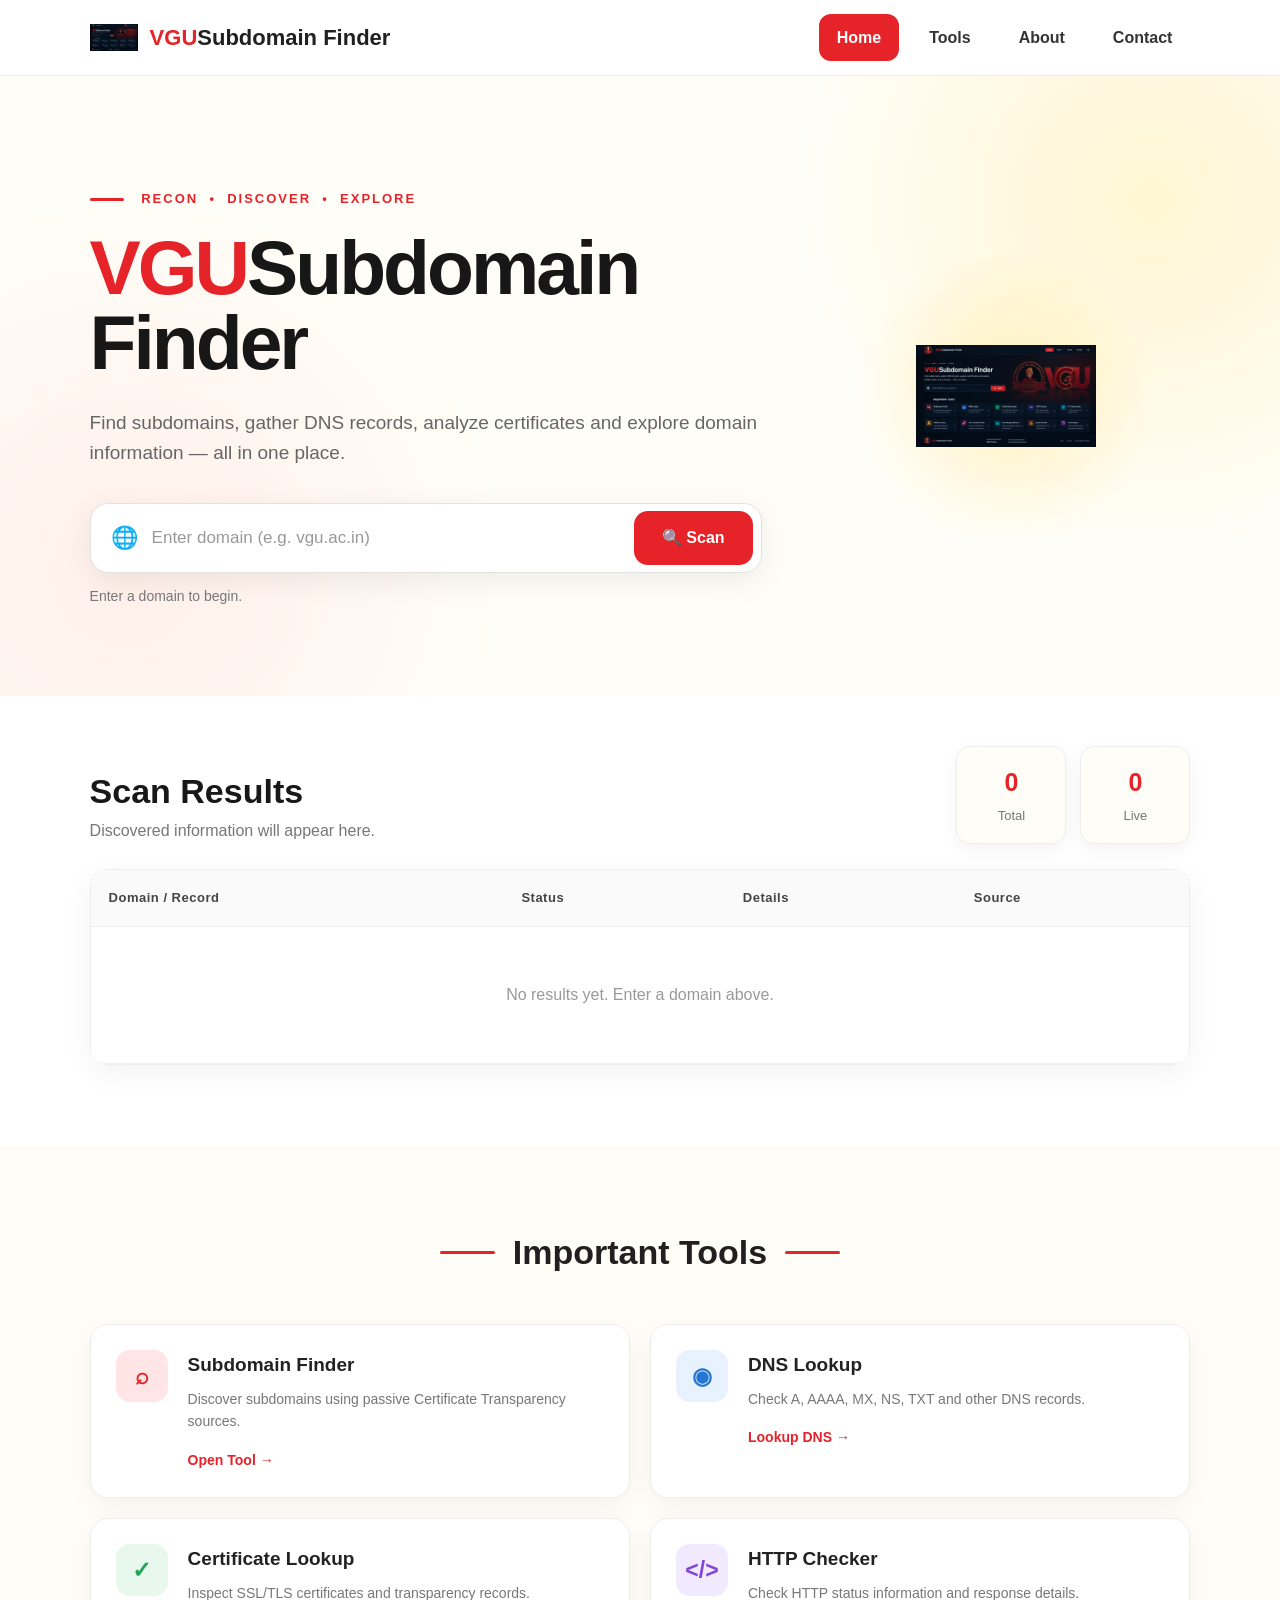
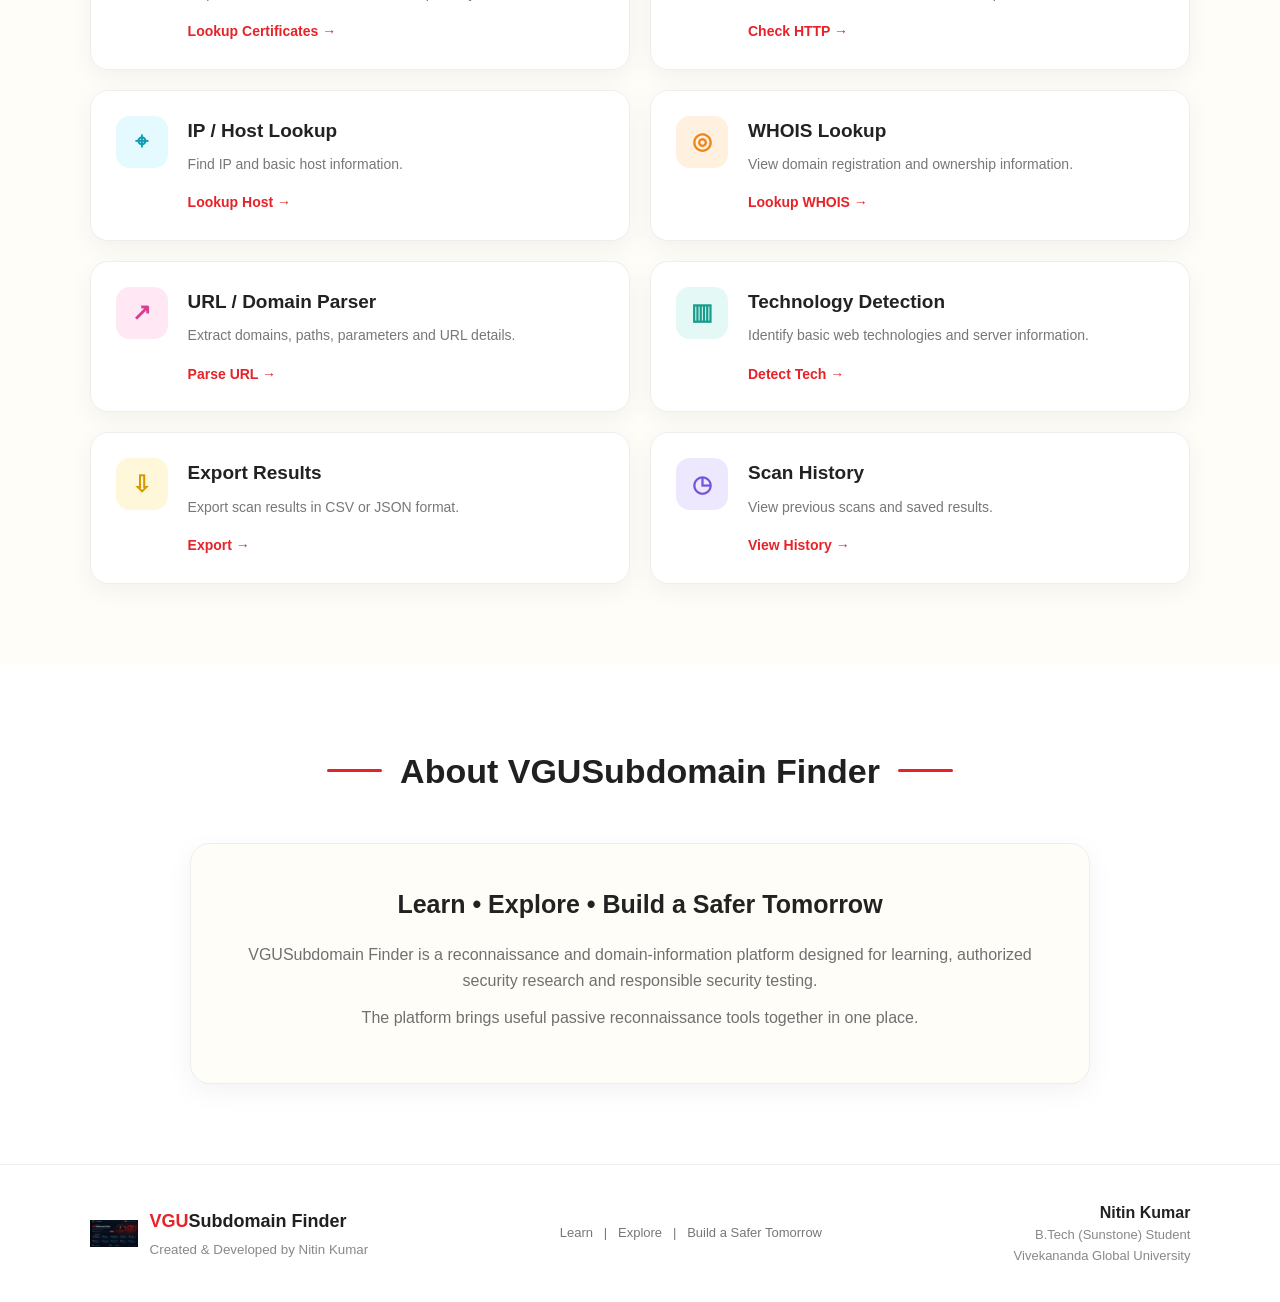
==== index.html @ 8ece97db "Change title from 'VGUSubdomain Finder' to 'VGU ZeroTrace'" ====
<!DOCTYPE html>
<html lang="en">
<head>
    <meta charset="UTF-8">
    <meta name="viewport" content="width=device-width, initial-scale=1.0">

    <title>VGU ZeroTrace</title>

    <meta name="description"
          content="VGUSubdomain Finder - Discover subdomains, DNS records, certificates and more.">

    <link rel="stylesheet" href="style.css">
</head>

<body>

    <!-- NAVBAR -->
    <header class="navbar">

        <div class="brand">
            <img src="logo.png" alt="VGU Logo">
            <div class="brand-text">
                <span class="vgu-red">VGU</span><span>Subdomain Finder</span>
            </div>
        </div>

        <nav>
            <a href="#home" class="active">Home</a>
            <a href="#tools">Tools</a>
            <a href="#about">About</a>
            <a href="#contact">Contact</a>
        </nav>

    </header>


    <!-- HERO -->
    <main id="home">

        <section class="hero">

            <div class="hero-content">

                <div class="small-heading">
                    RECON &nbsp;•&nbsp; DISCOVER &nbsp;•&nbsp; EXPLORE
                </div>

                <h1>
                    <span>VGU</span>Subdomain Finder
                </h1>

                <p class="hero-subtitle">
                    Find subdomains, gather DNS records, analyze certificates
                    and explore domain information — all in one place.
                </p>

                <div class="search-box">

                    <span class="search-icon">🌐</span>

                    <input
                        id="domainInput"
                        type="text"
                        placeholder="Enter domain (e.g. vgu.ac.in)"
                        autocomplete="off"
                    >

                    <button id="scanButton">
                        🔍 Scan
                    </button>

                </div>

                <div id="resultMessage" class="result-message">
                    Enter a domain to begin.
                </div>

            </div>


            <!-- LOGO AREA -->
            <div class="hero-logo">

                <div class="logo-glow"></div>

                <img
                    src="logo.png"
                    alt="Vivekananda Global University"
                >

            </div>

        </section>


        <!-- RESULTS -->
        <section class="results-section">

            <div class="results-header">

                <div>
                    <h2>Scan Results</h2>
                    <p>Discovered information will appear here.</p>
                </div>

                <div class="stats">

                    <div class="stat-box">
                        <strong id="totalCount">0</strong>
                        <span>Total</span>
                    </div>

                    <div class="stat-box">
                        <strong id="liveCount">0</strong>
                        <span>Live</span>
                    </div>

                </div>

            </div>


            <div class="table-container">

                <table>

                    <thead>
                        <tr>
                            <th>Domain / Record</th>
                            <th>Status</th>
                            <th>Details</th>
                            <th>Source</th>
                        </tr>
                    </thead>

                    <tbody id="resultsBody">

                        <tr>
                            <td colspan="4" class="empty">
                                No results yet. Enter a domain above.
                            </td>
                        </tr>

                    </tbody>

                </table>

            </div>

        </section>


        <!-- TOOLS -->
        <section id="tools" class="tools-section">

            <div class="section-title">
                <span></span>
                <h2>Important Tools</h2>
                <span></span>
            </div>


            <div class="tools-grid">


                <!-- TOOL 1 -->
                <div class="tool-card">

                    <div class="tool-icon red">⌕</div>

                    <div>
                        <h3>Subdomain Finder</h3>

                        <p>
                            Discover subdomains using passive
                            Certificate Transparency sources.
                        </p>

                        <button id="subdomainToolButton">
                            Open Tool →
                        </button>
                    </div>

                </div>


                <!-- TOOL 2 -->
                <div class="tool-card">

                    <div class="tool-icon blue">◉</div>

                    <div>
                        <h3>DNS Lookup</h3>

                        <p>
                            Check A, AAAA, MX, NS, TXT
                            and other DNS records.
                        </p>

                        <button id="dnsButton">
                            Lookup DNS →
                        </button>
                    </div>

                </div>


                <!-- TOOL 3 -->
                <div class="tool-card">

                    <div class="tool-icon green">✓</div>

                    <div>
                        <h3>Certificate Lookup</h3>

                        <p>
                            Inspect SSL/TLS certificates
                            and transparency records.
                        </p>

                        <button id="certificateButton">
                            Lookup Certificates →
                        </button>
                    </div>

                </div>


                <!-- TOOL 4 -->
                <div class="tool-card">

                    <div class="tool-icon purple">&lt;/&gt;</div>

                    <div>
                        <h3>HTTP Checker</h3>

                        <p>
                            Check HTTP status information
                            and response details.
                        </p>

                        <button id="httpButton">
                            Check HTTP →
                        </button>
                    </div>

                </div>


                <!-- TOOL 5 -->
                <div class="tool-card">

                    <div class="tool-icon cyan">⌖</div>

                    <div>
                        <h3>IP / Host Lookup</h3>

                        <p>
                            Find IP and basic host
                            information.
                        </p>

                        <button id="ipButton">
                            Lookup Host →
                        </button>

                    </div>

                </div>


                <!-- TOOL 6 -->
                <div class="tool-card">

                    <div class="tool-icon orange">◎</div>

                    <div>
                        <h3>WHOIS Lookup</h3>

                        <p>
                            View domain registration
                            and ownership information.
                        </p>

                        <button id="whoisButton">
                            Lookup WHOIS →
                        </button>

                    </div>

                </div>


                <!-- TOOL 7 -->
                <div class="tool-card">

                    <div class="tool-icon pink">↗</div>

                    <div>
                        <h3>URL / Domain Parser</h3>

                        <p>
                            Extract domains, paths,
                            parameters and URL details.
                        </p>

                        <button id="parserButton">
                            Parse URL →
                        </button>

                    </div>

                </div>


                <!-- TOOL 8 -->
                <div class="tool-card">

                    <div class="tool-icon teal">▥</div>

                    <div>
                        <h3>Technology Detection</h3>

                        <p>
                            Identify basic web technologies
                            and server information.
                        </p>

                        <button id="techButton">
                            Detect Tech →
                        </button>

                    </div>

                </div>


                <!-- TOOL 9 -->
                <div class="tool-card">

                    <div class="tool-icon yellow">⇩</div>

                    <div>
                        <h3>Export Results</h3>

                        <p>
                            Export scan results in
                            CSV or JSON format.
                        </p>

                        <button id="exportButton">
                            Export →
                        </button>

                    </div>

                </div>


                <!-- TOOL 10 -->
                <div class="tool-card">

                    <div class="tool-icon violet">◷</div>

                    <div>
                        <h3>Scan History</h3>

                        <p>
                            View previous scans and
                            saved results.
                        </p>

                        <button id="historyButton">
                            View History →
                        </button>

                    </div>

                </div>

            </div>

        </section>


        <!-- ABOUT -->
        <section id="about" class="about-section">

            <div class="section-title">
                <span></span>
                <h2>About VGUSubdomain Finder</h2>
                <span></span>
            </div>

            <div class="about-card">

                <h3>Learn • Explore • Build a Safer Tomorrow</h3>

                <p>
                    VGUSubdomain Finder is a reconnaissance and
                    domain-information platform designed for
                    learning, authorized security research and
                    responsible security testing.
                </p>

                <p>
                    The platform brings useful passive
                    reconnaissance tools together in one place.
                </p>

            </div>

        </section>

    </main>


    <!-- FOOTER -->
    <footer id="contact">

        <div class="footer-brand">

            <img src="logo.png" alt="VGU Logo">

            <div>
                <strong>
                    <span>VGU</span>Subdomain Finder
                </strong>

                <small>
                    Created & Developed by Nitin Kumar
                </small>
            </div>

        </div>


        <div class="footer-center">
            Learn &nbsp; | &nbsp;
            Explore &nbsp; | &nbsp;
            Build a Safer Tomorrow
        </div>


        <div class="footer-student">

            <strong>Nitin Kumar</strong>

            <span>
                B.Tech (Sunstone) Student
            </span>

            <span>
                Vivekananda Global University
            </span>

        </div>

    </footer>


    <script src="script.js"></script>

</body>
</html>
---- style.css ----
/* =========================
   GLOBAL
========================= */

* {
    margin: 0;
    padding: 0;
    box-sizing: border-box;
}

html {
    scroll-behavior: smooth;
}

body {
    font-family: Arial, Helvetica, sans-serif;
    background: #fffdf7;
    color: #202020;
    line-height: 1.6;
}


/* =========================
   NAVBAR
========================= */

.navbar {
    height: 76px;
    display: flex;
    align-items: center;
    justify-content: space-between;
    padding: 0 7%;
    background: rgba(255, 255, 255, 0.96);
    border-bottom: 1px solid #eeeeee;
    position: sticky;
    top: 0;
    z-index: 1000;
}

.brand {
    display: flex;
    align-items: center;
    gap: 12px;
}

.brand img {
    width: 48px;
    height: 48px;
    object-fit: contain;
}

.brand-text {
    font-size: 22px;
    font-weight: 800;
    color: #202020;
}

.vgu-red {
    color: #e52329;
}

.navbar nav {
    display: flex;
    align-items: center;
    gap: 12px;
}

.navbar nav a {
    text-decoration: none;
    color: #333333;
    font-weight: 600;
    padding: 11px 18px;
    border-radius: 12px;
    transition: 0.2s ease;
}

.navbar nav a:hover {
    background: #f4f4f4;
}

.navbar nav a.active {
    background: #e52329;
    color: white;
}


/* =========================
   HERO
========================= */

.hero {
    min-height: 620px;
    padding: 80px 7% 60px;
    display: flex;
    align-items: center;
    justify-content: space-between;
    gap: 60px;

    background:
        radial-gradient(
            circle at 90% 20%,
            rgba(255, 220, 80, 0.22),
            transparent 28%
        ),
        radial-gradient(
            circle at 10% 80%,
            rgba(255, 80, 80, 0.08),
            transparent 30%
        ),
        #fffdf7;
}

.hero-content {
    max-width: 760px;
}

.small-heading {
    display: inline-block;
    color: #e52329;
    font-size: 13px;
    font-weight: 800;
    letter-spacing: 2px;
    margin-bottom: 20px;
}

.small-heading::before {
    content: "";
    display: inline-block;
    width: 34px;
    height: 3px;
    background: #e52329;
    margin-right: 12px;
    vertical-align: middle;
    border-radius: 10px;
}

.hero h1 {
    font-size: clamp(48px, 6vw, 82px);
    line-height: 0.98;
    letter-spacing: -3px;
    margin-bottom: 28px;
    color: #171717;
}

.hero h1 span {
    color: #e52329;
}

.hero-subtitle {
    max-width: 700px;
    color: #666666;
    font-size: 19px;
    margin-bottom: 34px;
}


/* =========================
   SEARCH BOX
========================= */

.search-box {
    width: 100%;
    max-width: 760px;
    height: 70px;

    display: flex;
    align-items: center;

    background: white;
    border: 1px solid #e2e2e2;
    border-radius: 18px;

    padding: 8px 8px 8px 20px;

    box-shadow:
        0 8px 30px rgba(0, 0, 0, 0.07);
}

.search-icon {
    font-size: 22px;
    margin-right: 14px;
}

.search-box input {
    flex: 1;
    height: 100%;
    border: none;
    outline: none;
    font-size: 17px;
    color: #222222;
    background: transparent;
}

.search-box input::placeholder {
    color: #999999;
}

.search-box button {
    height: 54px;
    padding: 0 28px;

    border: none;
    border-radius: 14px;

    background: #e52329;
    color: white;

    font-size: 16px;
    font-weight: 800;

    cursor: pointer;

    transition: 0.2s ease;
}

.search-box button:hover {
    background: #c91b21;
    transform: translateY(-1px);
}

.search-box button:disabled {
    opacity: 0.7;
    cursor: wait;
}

.result-message {
    margin-top: 12px;
    color: #777777;
    font-size: 14px;
}


/* =========================
   HERO RIGHT TEXT
========================= */

.hero-logo {
    width: 430px;
    min-width: 330px;
    min-height: 300px;

    display: flex;
    align-items: center;
    justify-content: center;

    position: relative;
}

.hero-logo img {
    width: 180px;
    height: 180px;
    object-fit: contain;

    position: relative;
    z-index: 2;
}

.logo-glow {
    position: absolute;
    width: 300px;
    height: 300px;

    border-radius: 50%;

    background:
        radial-gradient(
            circle,
            rgba(255, 210, 50, 0.24),
            rgba(255, 255, 255, 0) 70%
        );
}


/* =========================
   RESULTS
========================= */

.results-section {
    padding: 50px 7% 80px;
    background: #ffffff;
}

.results-header {
    display: flex;
    justify-content: space-between;
    align-items: flex-end;
    gap: 30px;
    margin-bottom: 25px;
}

.results-header h2 {
    font-size: 34px;
    color: #181818;
}

.results-header p {
    color: #777777;
}

.stats {
    display: flex;
    gap: 14px;
}

.stat-box {
    min-width: 110px;
    padding: 15px 22px;
    text-align: center;

    background: #fffdf7;
    border: 1px solid #eeeeee;
    border-radius: 14px;

    box-shadow: 0 5px 18px rgba(0, 0, 0, 0.05);
}

.stat-box strong {
    display: block;
    font-size: 25px;
    color: #e52329;
}

.stat-box span {
    font-size: 13px;
    color: #777777;
}


/* =========================
   TABLE
========================= */

.table-container {
    overflow-x: auto;

    border: 1px solid #eeeeee;
    border-radius: 16px;

    box-shadow: 0 8px 30px rgba(0, 0, 0, 0.05);
}

table {
    width: 100%;
    border-collapse: collapse;
    background: white;
}

thead {
    background: #fafafa;
}

th {
    padding: 18px;
    text-align: left;

    font-size: 13px;
    letter-spacing: 0.5px;

    color: #444444;
    border-bottom: 1px solid #eeeeee;
}

td {
    padding: 18px;
    border-bottom: 1px solid #f1f1f1;
    color: #555555;
}

.empty {
    text-align: center;
    padding: 55px;
    color: #999999;
}


/* =========================
   TOOLS
========================= */

.tools-section {
    padding: 80px 7%;
    background: #fffdf7;
}

.section-title {
    display: flex;
    align-items: center;
    justify-content: center;
    gap: 18px;
    margin-bottom: 45px;
}

.section-title span {
    width: 55px;
    height: 3px;
    background: #e52329;
    border-radius: 10px;
}

.section-title h2 {
    font-size: 34px;
    color: #202020;
}

.tools-grid {
    display: grid;
    grid-template-columns: repeat(2, 1fr);
    gap: 20px;
}

.tool-card {
    display: flex;
    align-items: flex-start;
    gap: 20px;

    padding: 25px;

    background: white;
    border: 1px solid #eeeeee;
    border-radius: 18px;

    box-shadow: 0 7px 25px rgba(0, 0, 0, 0.05);

    transition: 0.25s ease;
}

.tool-card:hover {
    transform: translateY(-4px);
    box-shadow: 0 12px 30px rgba(0, 0, 0, 0.09);
}

.tool-icon {
    width: 52px;
    height: 52px;

    min-width: 52px;

    display: flex;
    align-items: center;
    justify-content: center;

    border-radius: 14px;

    font-size: 23px;
    font-weight: bold;
}

.tool-icon.red {
    background: #ffe5e5;
    color: #e52329;
}

.tool-icon.blue {
    background: #e8f2ff;
    color: #2477d4;
}

.tool-icon.green {
    background: #e8f8ed;
    color: #20a653;
}

.tool-icon.purple {
    background: #f1eaff;
    color: #8146d9;
}

.tool-icon.cyan {
    background: #e4faff;
    color: #119bb4;
}

.tool-icon.orange {
    background: #fff0df;
    color: #ed841c;
}

.tool-icon.pink {
    background: #ffe8f3;
    color: #d83e91;
}

.tool-icon.teal {
    background: #e4f8f5;
    color: #159c8b;
}

.tool-icon.yellow {
    background: #fff7d9;
    color: #d59b00;
}

.tool-icon.violet {
    background: #eee8ff;
    color: #7654d7;
}

.tool-card h3 {
    margin-bottom: 7px;
    color: #222222;
    font-size: 19px;
}

.tool-card p {
    color: #777777;
    font-size: 14px;
    margin-bottom: 14px;
}

.tool-card button {
    border: none;
    background: transparent;
    color: #e52329;
    font-weight: 800;
    cursor: pointer;
    padding: 0;
    font-size: 14px;
}

.tool-card button:hover {
    text-decoration: underline;
}


/* =========================
   ABOUT
========================= */

.about-section {
    padding: 80px 7%;
    background: white;
}

.about-card {
    max-width: 900px;
    margin: auto;

    padding: 40px;

    background: #fffdf7;
    border: 1px solid #eeeeee;
    border-radius: 20px;

    text-align: center;

    box-shadow: 0 8px 28px rgba(0, 0, 0, 0.05);
}

.about-card h3 {
    font-size: 25px;
    margin-bottom: 18px;
    color: #222222;
}

.about-card p {
    color: #707070;
    margin-bottom: 12px;
}


/* =========================
   FOOTER
========================= */

footer {
    padding: 35px 7%;

    display: flex;
    justify-content: space-between;
    align-items: center;
    gap: 30px;

    background: #ffffff;

    border-top: 1px solid #eeeeee;
}

.footer-brand {
    display: flex;
    align-items: center;
    gap: 12px;
}

.footer-brand img {
    width: 48px;
    height: 48px;
    object-fit: contain;
}

.footer-brand strong {
    display: block;
    font-size: 18px;
}

.footer-brand strong span {
    color: #e52329;
}

.footer-brand small {
    display: block;
    color: #888888;
    margin-top: 3px;
}

.footer-center {
    color: #777777;
    font-size: 13px;
}

.footer-student {
    display: flex;
    flex-direction: column;
    text-align: right;
}

.footer-student strong {
    color: #222222;
}

.footer-student span {
    color: #888888;
    font-size: 13px;
}


/* =========================
   RESPONSIVE
========================= */

@media (max-width: 900px) {

    .navbar {
        padding: 0 4%;
    }

    .hero {
        padding: 60px 5%;
        flex-direction: column;
        text-align: center;
    }

    .hero-content {
        max-width: 100%;
    }

    .hero-subtitle {
        margin-left: auto;
        margin-right: auto;
    }

    .search-box {
        margin-left: auto;
        margin-right: auto;
    }

    .hero-logo {
        min-height: 220px;
    }

    .tools-section,
    .results-section,
    .about-section {
        padding-left: 5%;
        padding-right: 5%;
    }

    .tools-grid {
        grid-template-columns: 1fr;
    }

    footer {
        flex-direction: column;
        text-align: center;
    }

    .footer-student {
        text-align: center;
    }

}


@media (max-width: 600px) {

    .navbar {
        height: auto;
        padding: 14px 5%;
        flex-direction: column;
        gap: 12px;
    }

    .navbar nav {
        flex-wrap: wrap;
        justify-content: center;
    }

    .brand-text {
        font-size: 19px;
    }

    .hero {
        padding-top: 45px;
    }

    .hero h1 {
        font-size: 48px;
        letter-spacing: -2px;
    }

    .hero-subtitle {
        font-size: 16px;
    }

    .search-box {
        height: auto;
        padding: 8px;
    }

    .search-box input {
        min-width: 0;
        font-size: 14px;
    }

    .search-box button {
        padding: 0 17px;
    }

    .results-header {
        flex-direction: column;
        align-items: flex-start;
    }

    .stats {
        width: 100%;
    }

    .stat-box {
        flex: 1;
    }

    .tool-card {
        padding: 20px;
    }

}
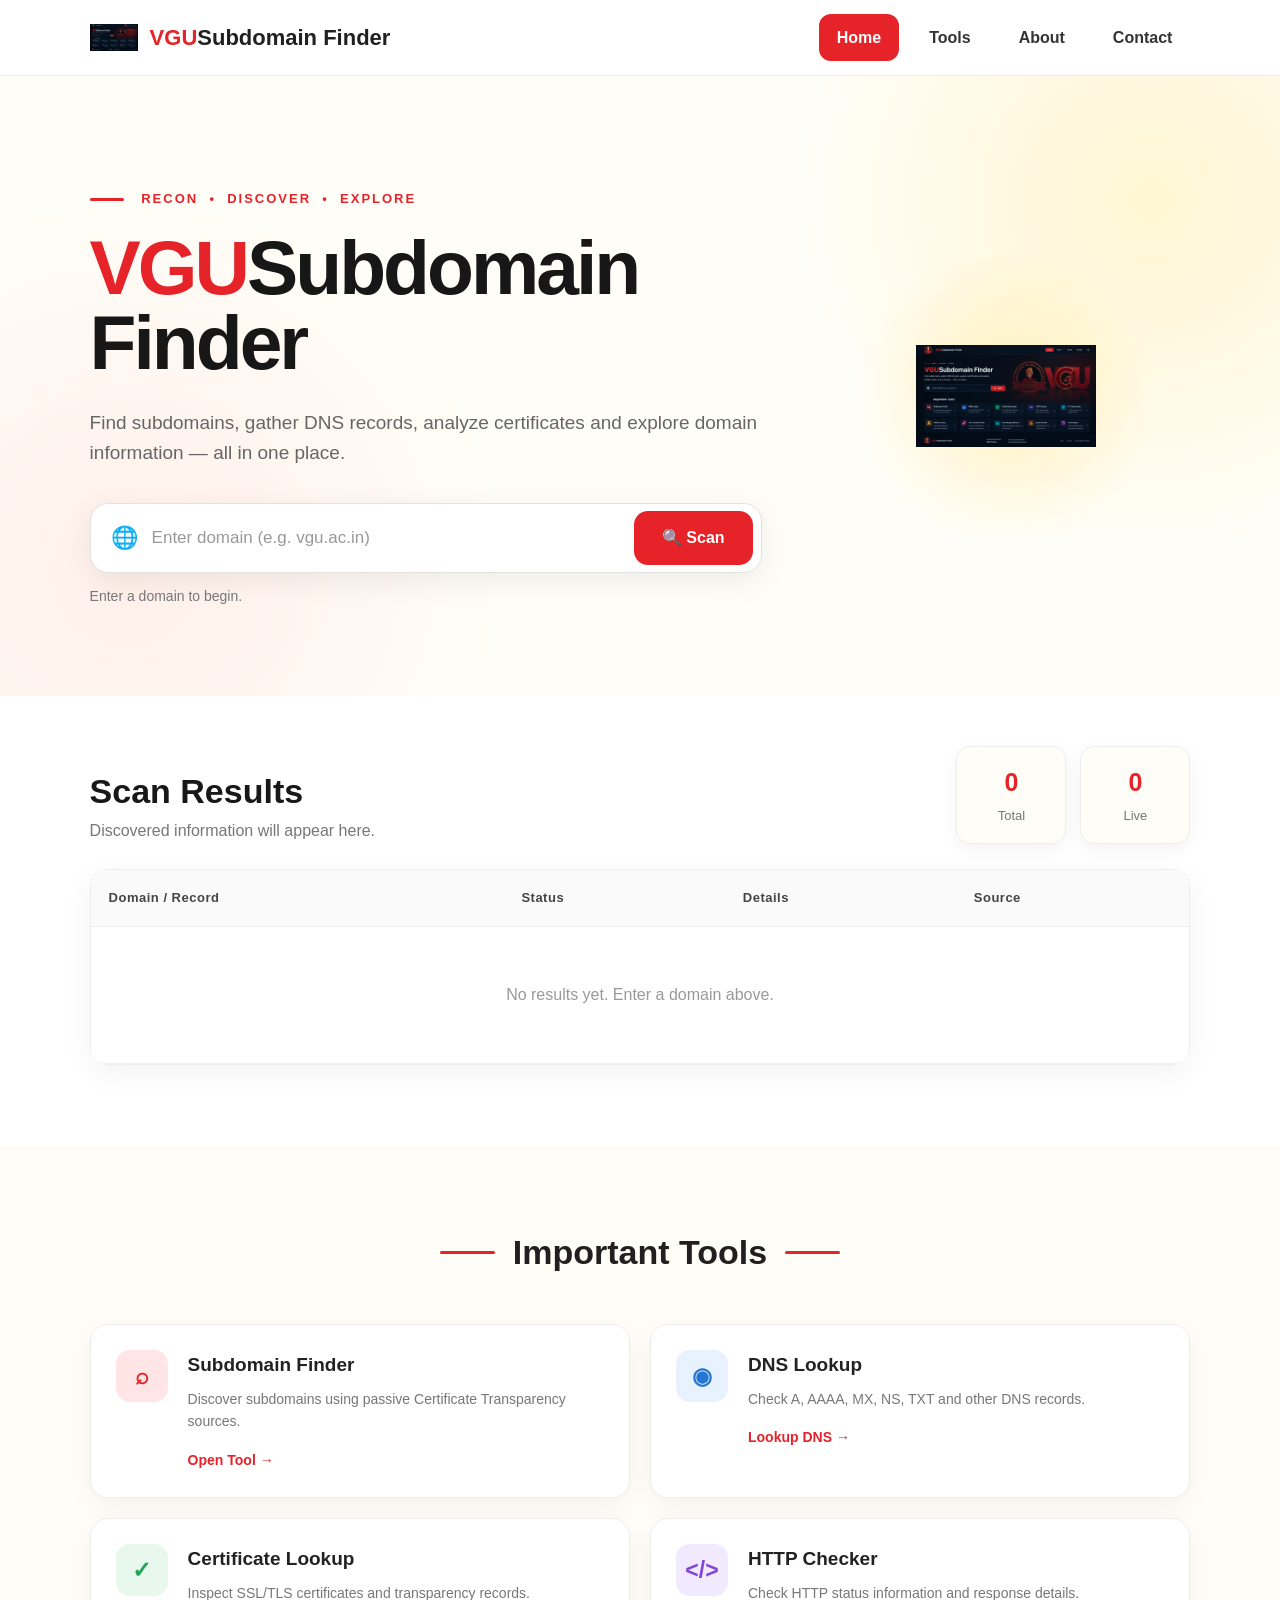
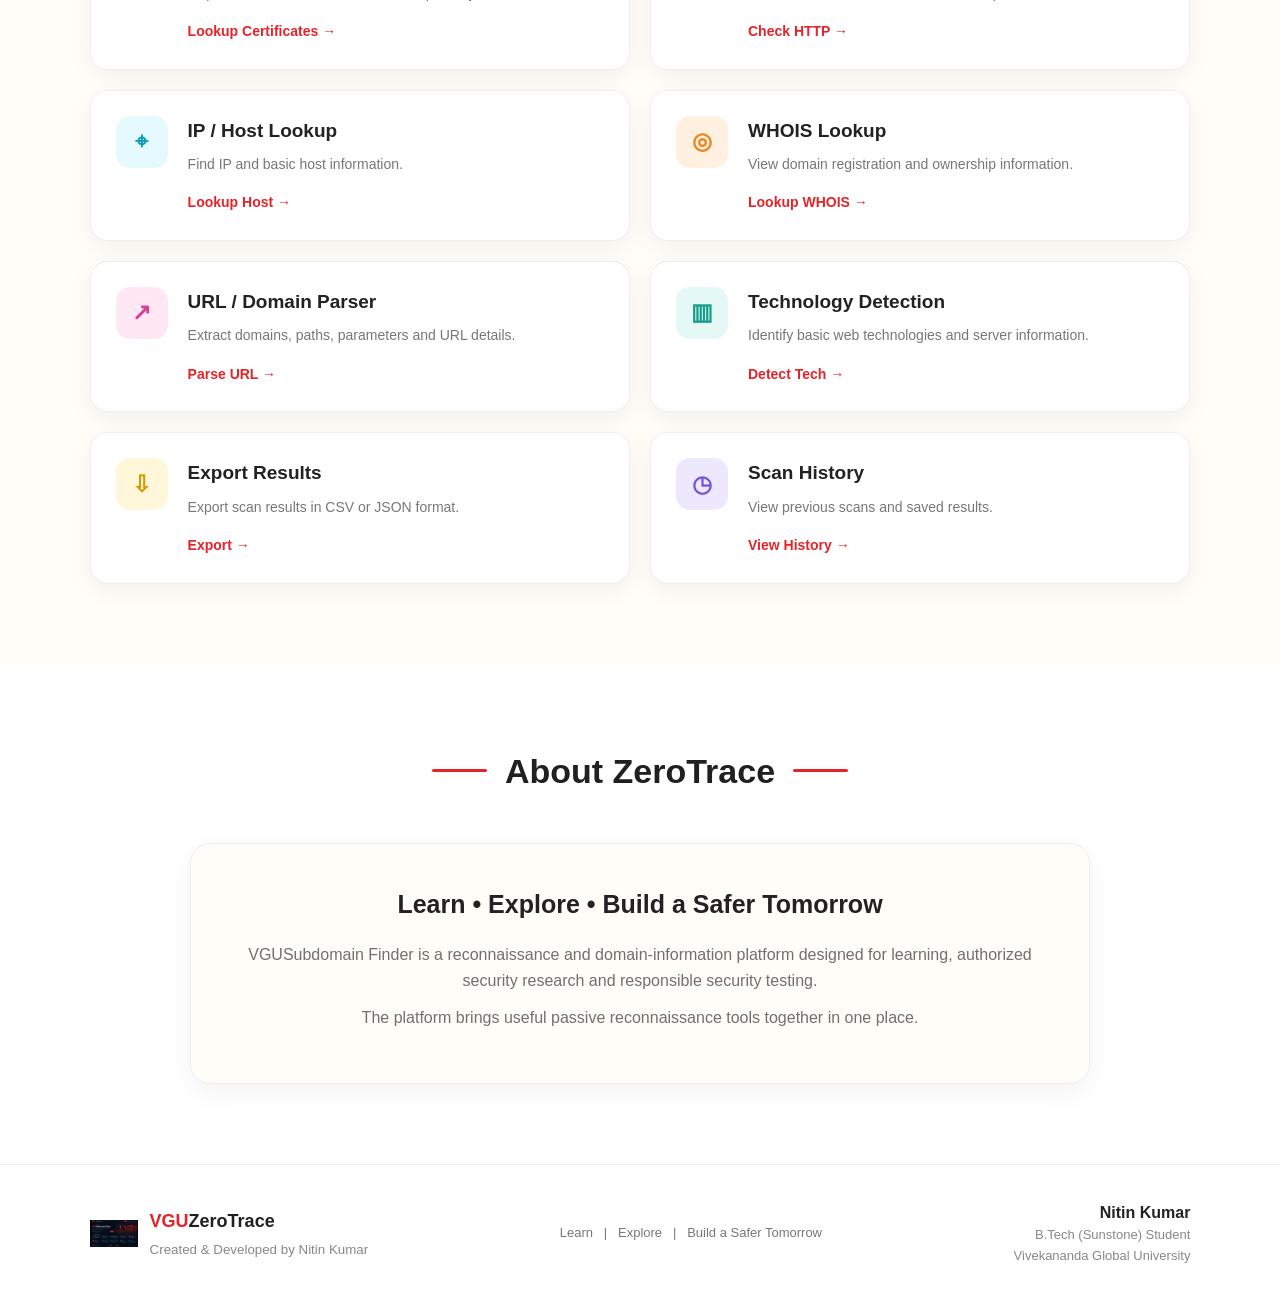
==== commit a1e4777b: "Update project name from VGUSubdomain Finder to ZeroTrace" ====
--- a/index.html
+++ b/index.html
@@ -7,7 +7,7 @@
     <title>VGU ZeroTrace</title>
 
     <meta name="description"
-          content="VGUSubdomain Finder - Discover subdomains, DNS records, certificates and more.">
+          content="ZeroTrace - Discover subdomains, DNS records, certificates and more.">
 
     <link rel="stylesheet" href="style.css">
 </head>
@@ -388,7 +388,7 @@
 
             <div class="section-title">
                 <span></span>
-                <h2>About VGUSubdomain Finder</h2>
+                <h2>About ZeroTrace</h2>
                 <span></span>
             </div>
 
@@ -424,7 +424,7 @@
 
             <div>
                 <strong>
-                    <span>VGU</span>Subdomain Finder
+                    <span>VGU</span>ZeroTrace
                 </strong>
 
                 <small>
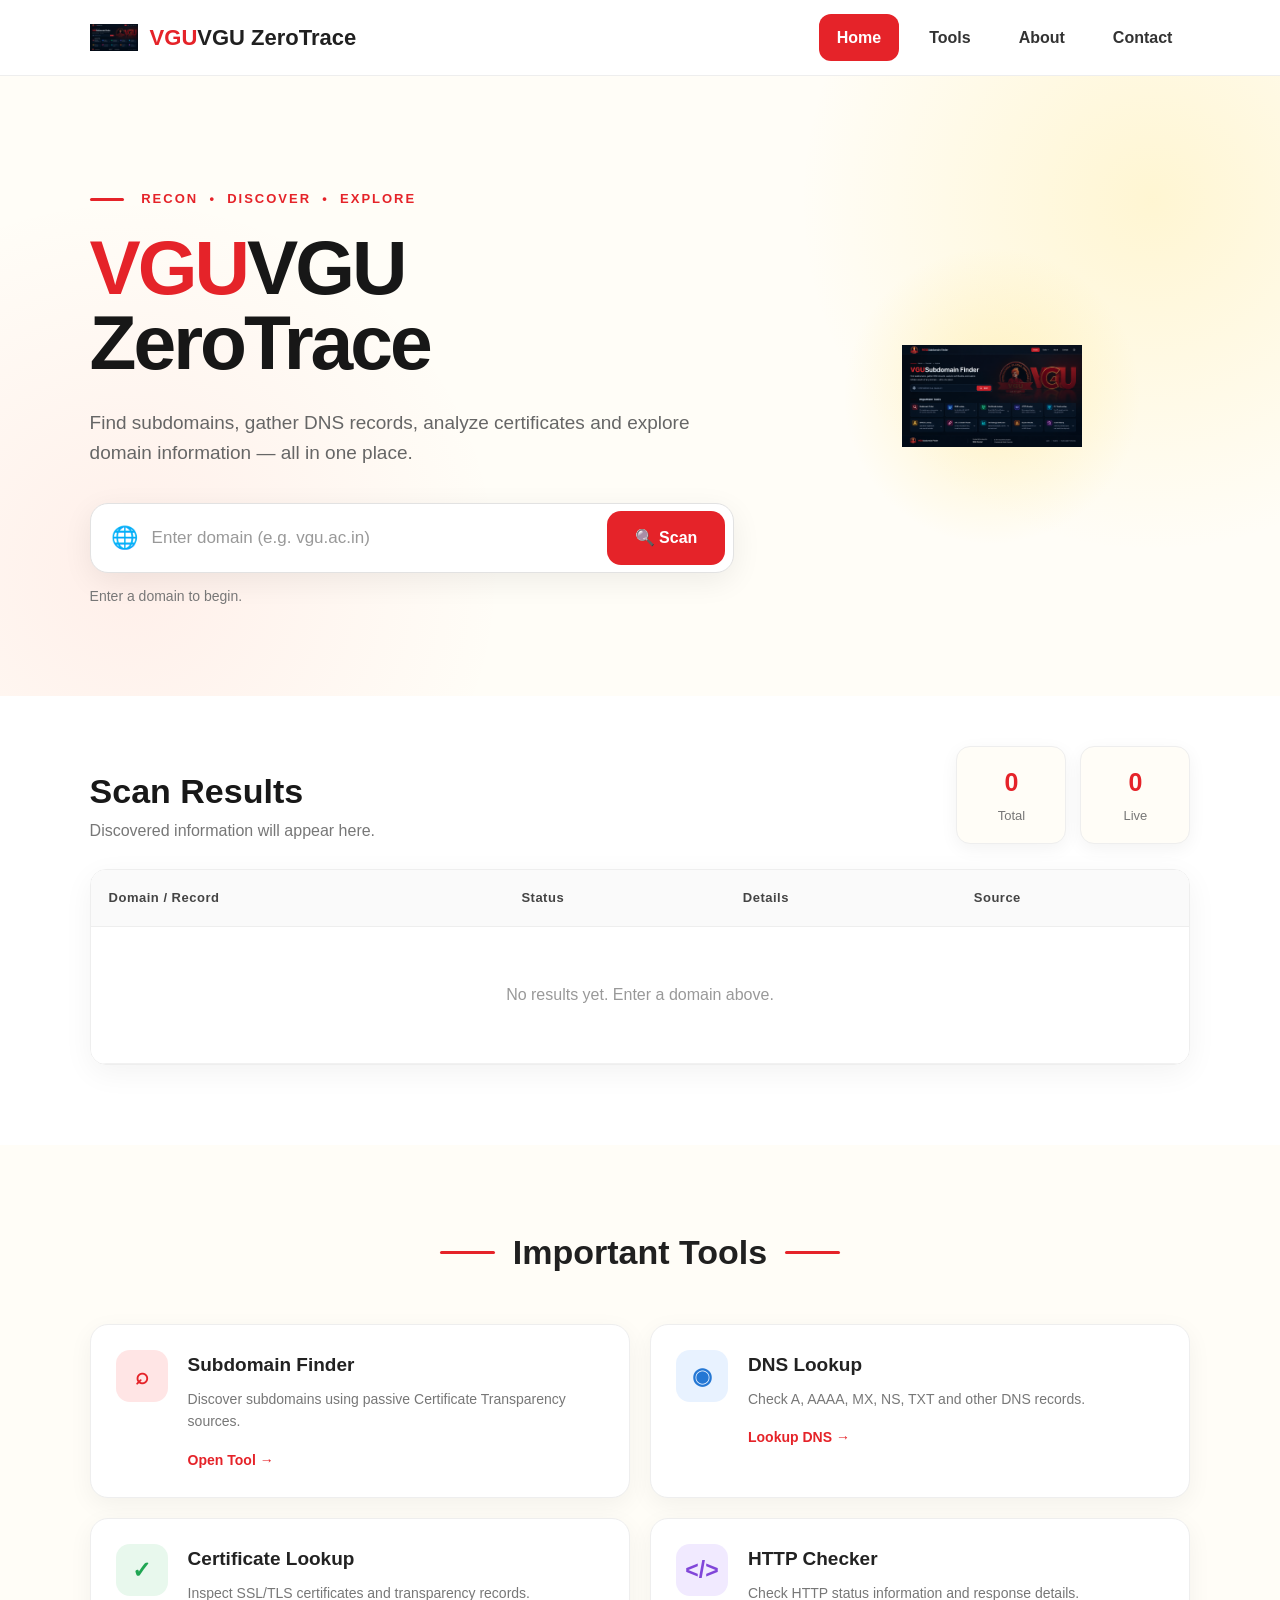
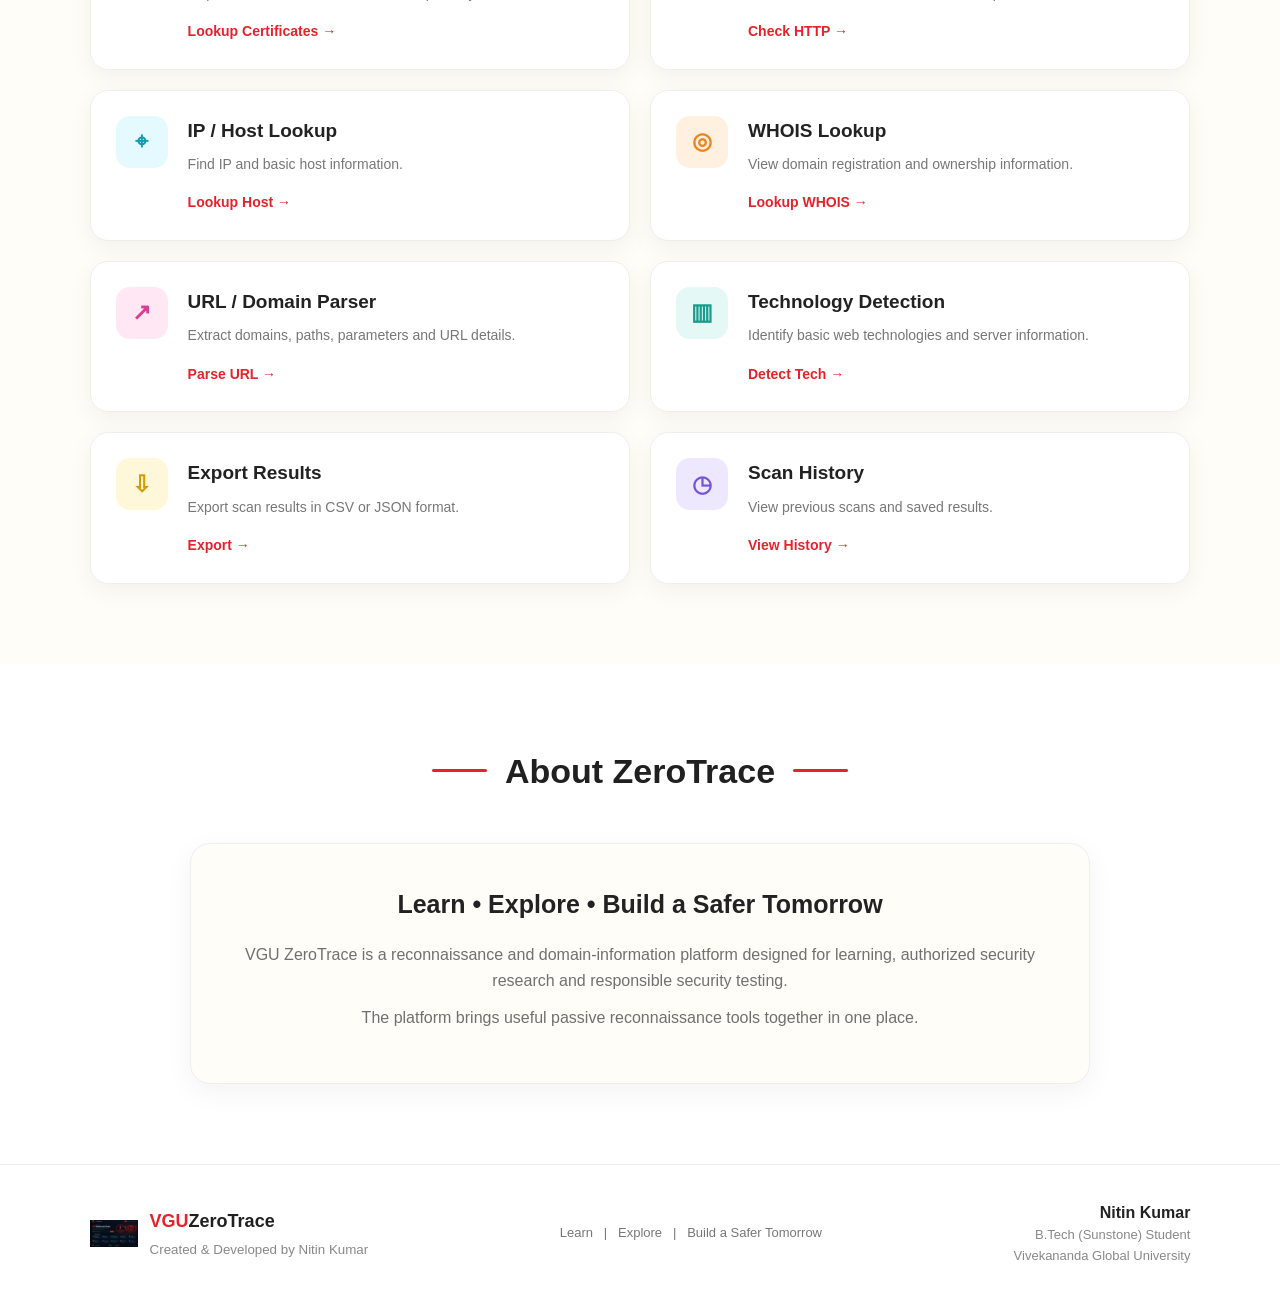
==== commit db52bc82: "Update branding from 'Subdomain Finder' to 'VGU ZeroTrace'" ====
--- a/index.html
+++ b/index.html
@@ -20,7 +20,7 @@
         <div class="brand">
             <img src="logo.png" alt="VGU Logo">
             <div class="brand-text">
-                <span class="vgu-red">VGU</span><span>Subdomain Finder</span>
+                <span class="vgu-red">VGU</span><span>VGU ZeroTrace</span>
             </div>
         </div>
 
@@ -46,7 +46,7 @@
                 </div>
 
                 <h1>
-                    <span>VGU</span>Subdomain Finder
+                    <span>VGU</span>VGU ZeroTrace
                 </h1>
 
                 <p class="hero-subtitle">
@@ -397,7 +397,7 @@
                 <h3>Learn • Explore • Build a Safer Tomorrow</h3>
 
                 <p>
-                    VGUSubdomain Finder is a reconnaissance and
+                    VGU ZeroTrace is a reconnaissance and
                     domain-information platform designed for
                     learning, authorized security research and
                     responsible security testing.
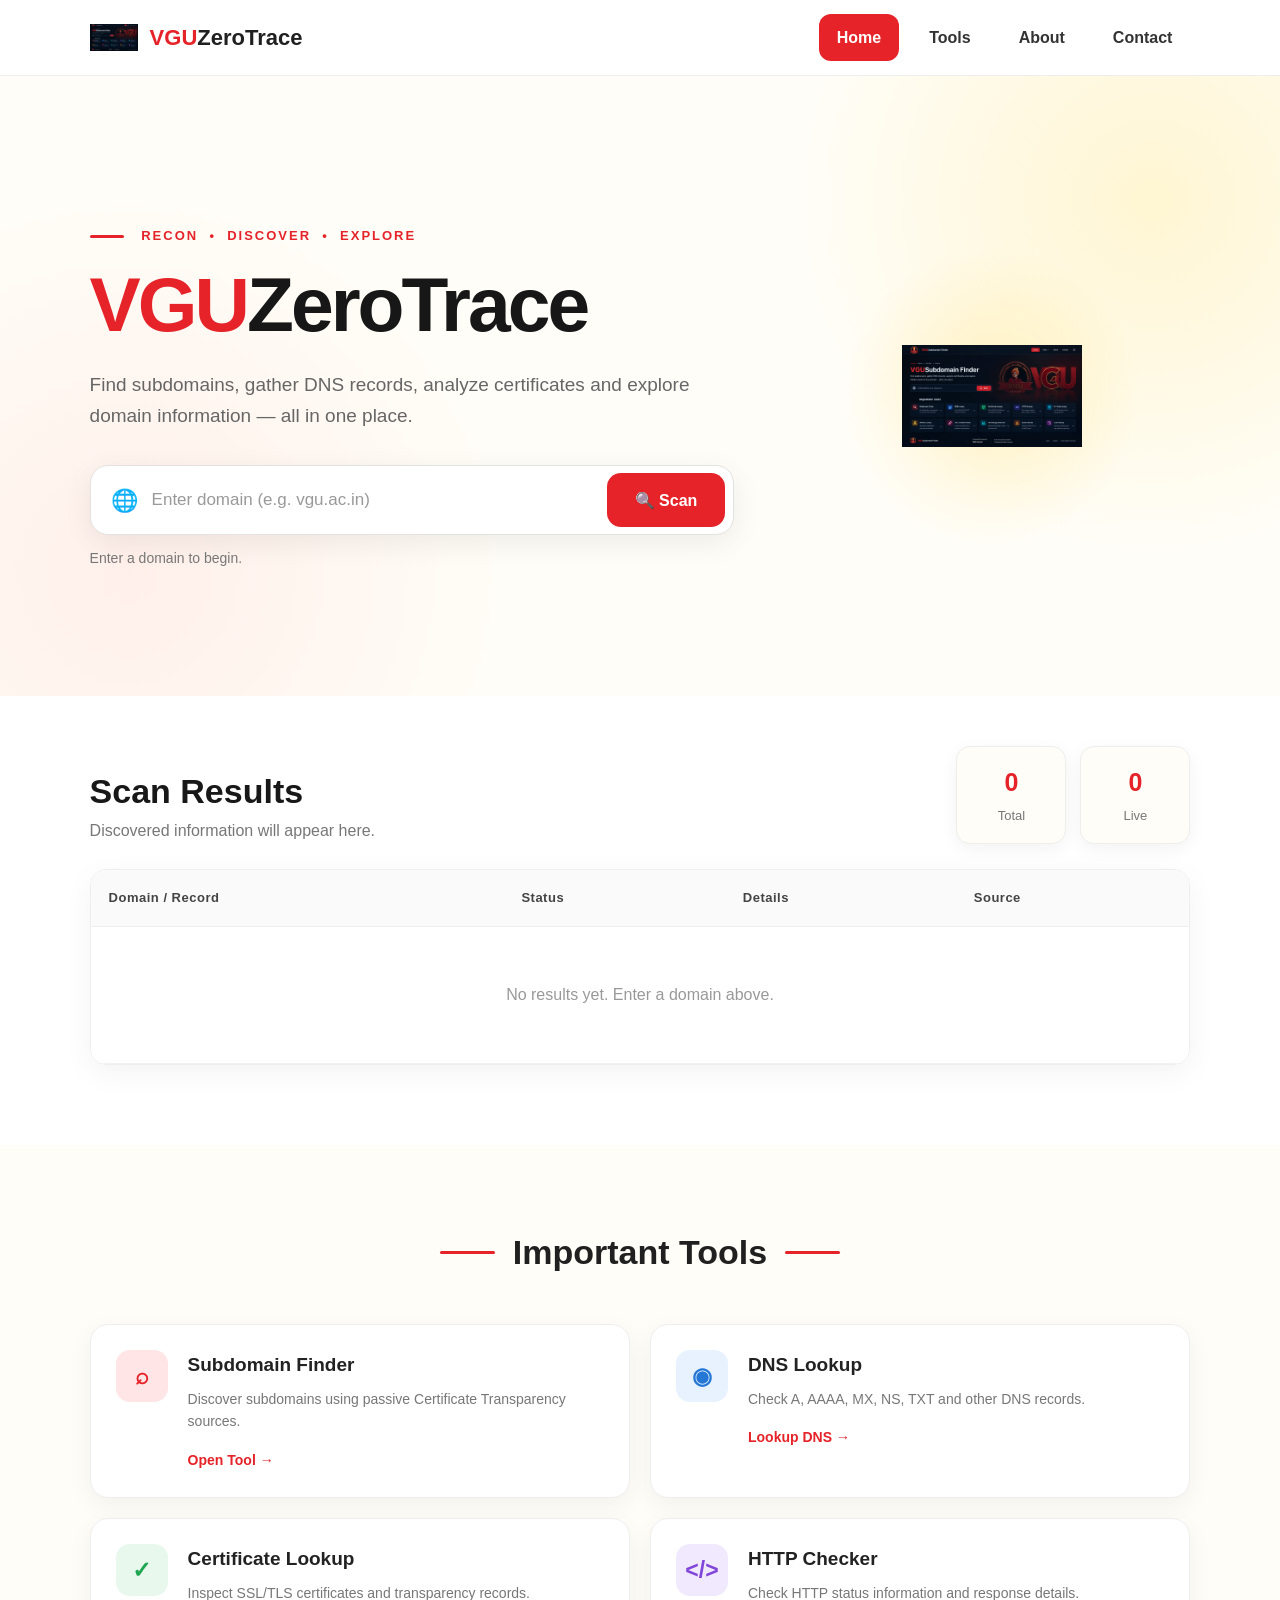
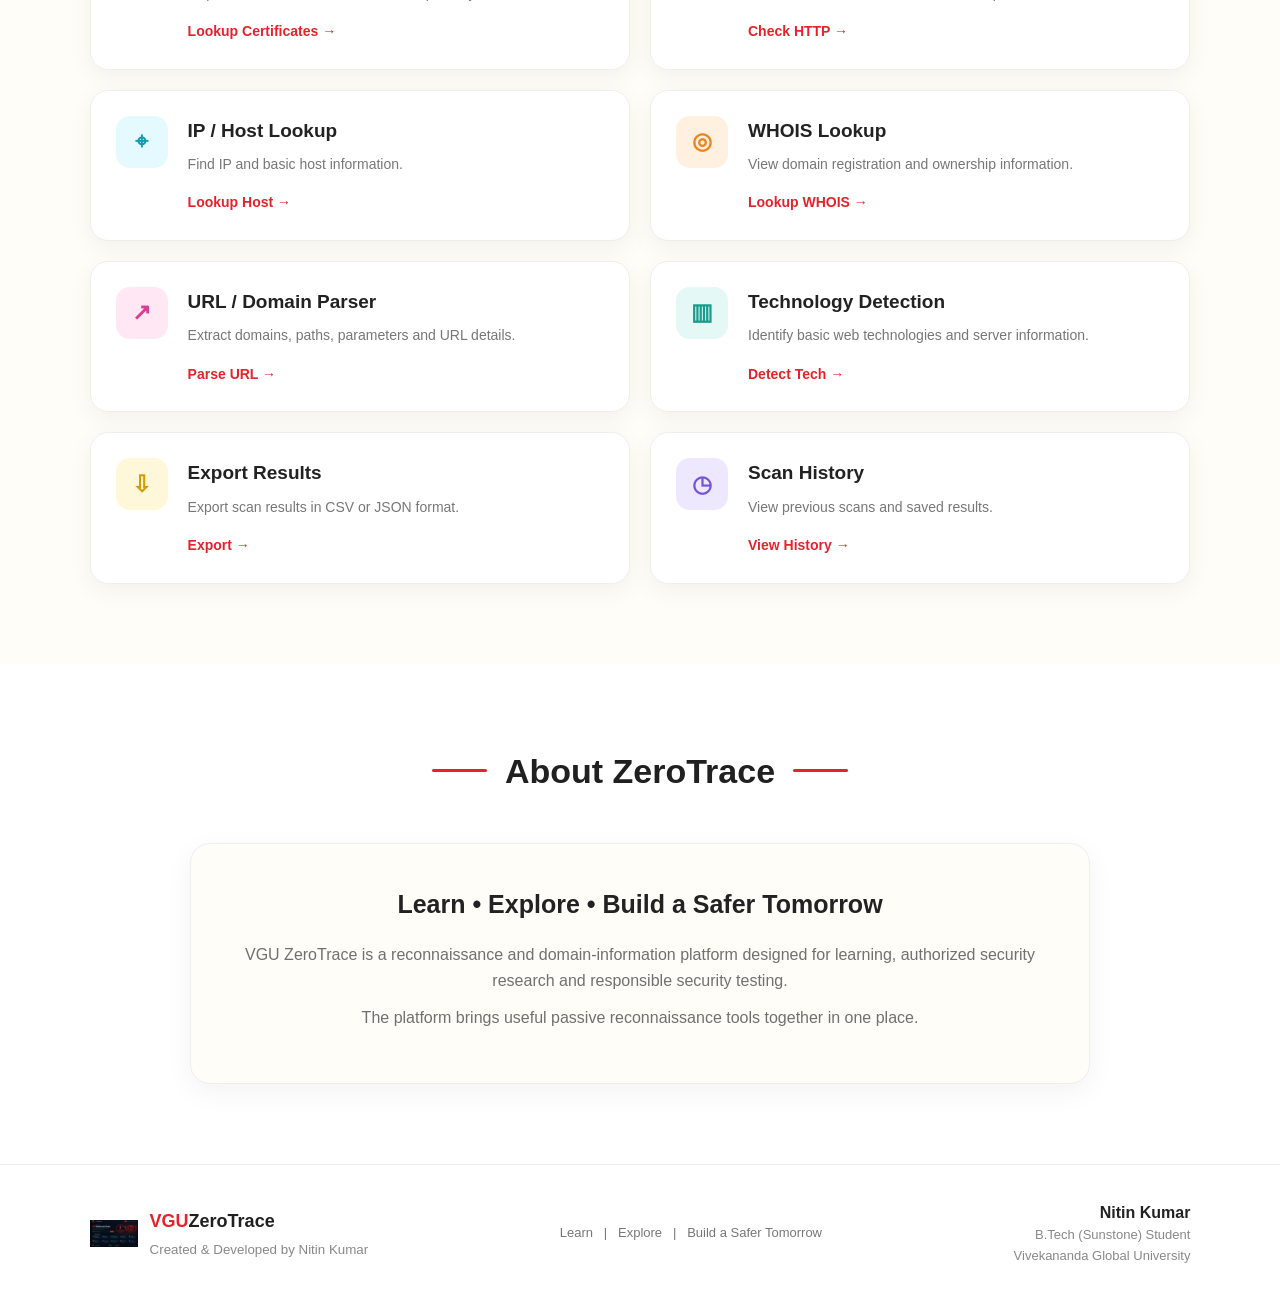
==== commit c455ed36: "Update brand text to remove extra 'VGU'" ====
--- a/index.html
+++ b/index.html
@@ -20,7 +20,7 @@
         <div class="brand">
             <img src="logo.png" alt="VGU Logo">
             <div class="brand-text">
-                <span class="vgu-red">VGU</span><span>VGU ZeroTrace</span>
+                <span class="vgu-red">VGU</span><span>ZeroTrace</span>
             </div>
         </div>
 
@@ -46,7 +46,7 @@
                 </div>
 
                 <h1>
-                    <span>VGU</span>VGU ZeroTrace
+                    <span>VGU</span>ZeroTrace
                 </h1>
 
                 <p class="hero-subtitle">
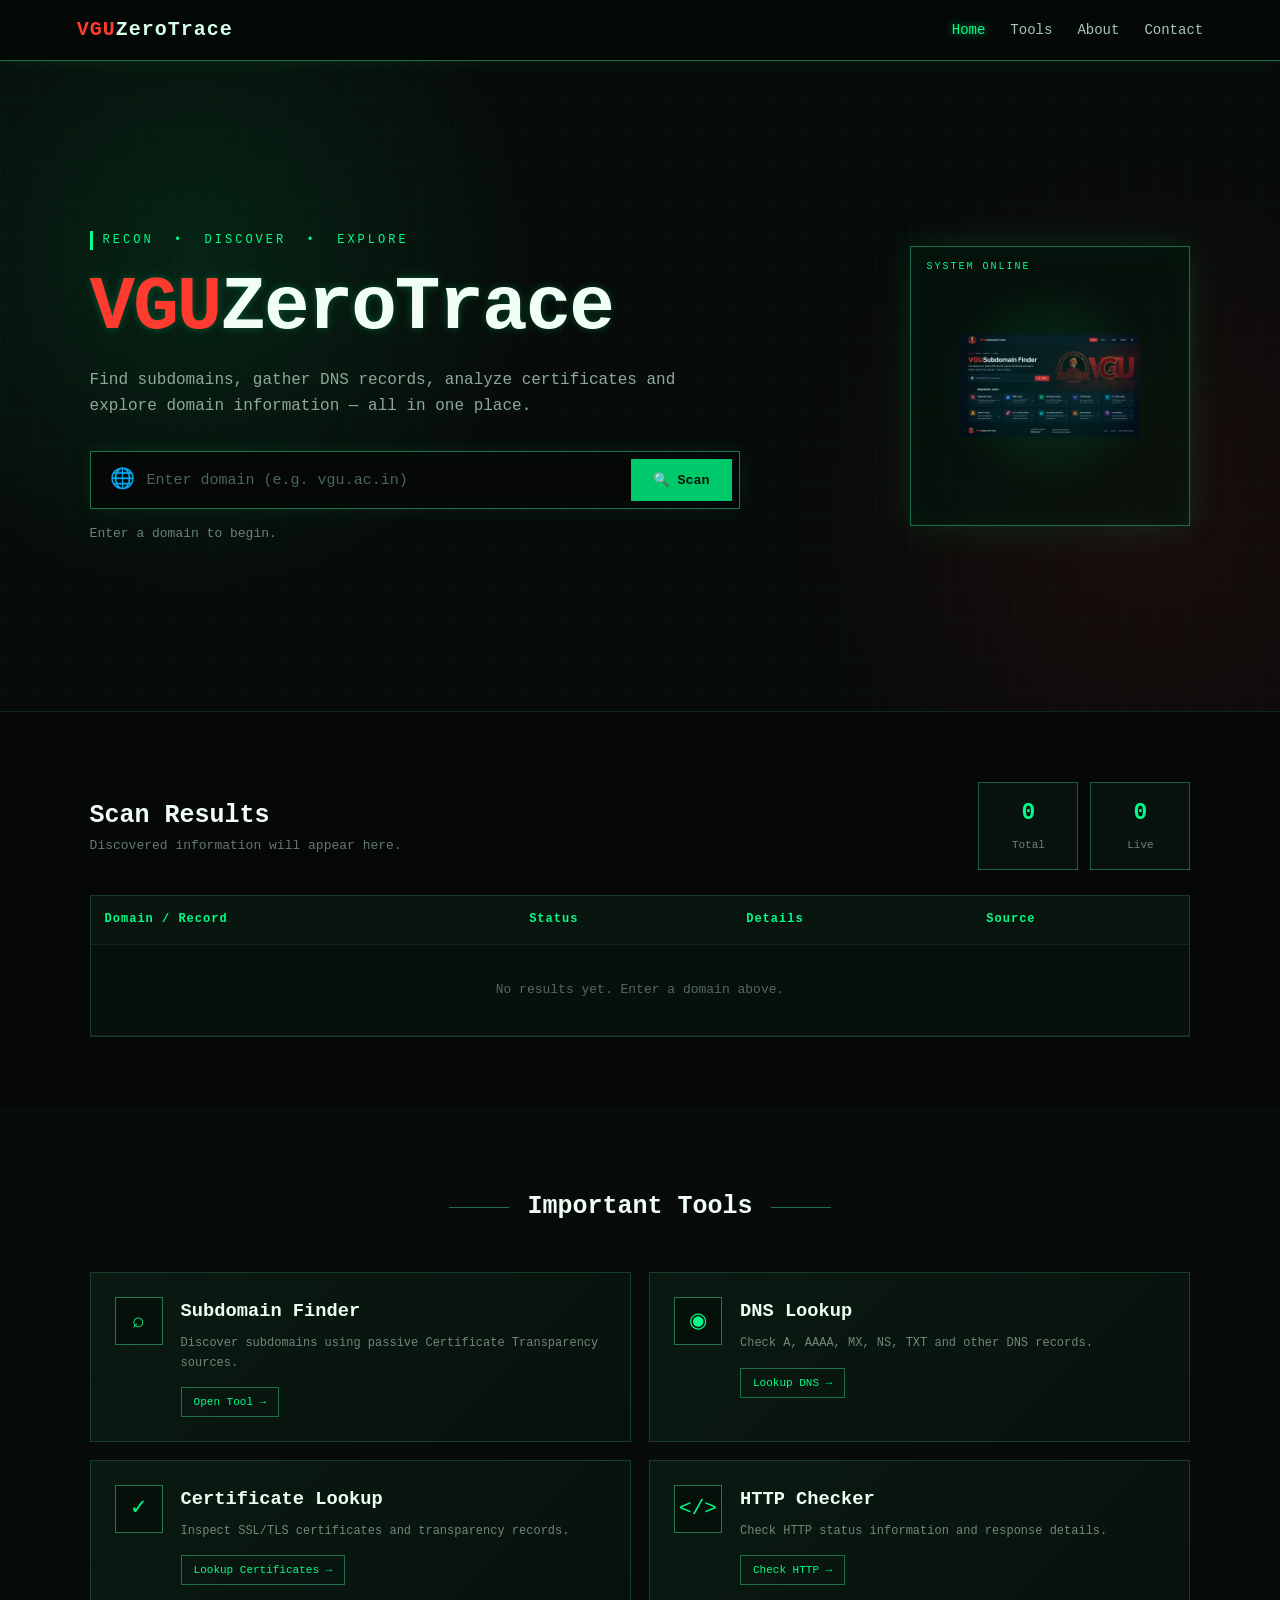
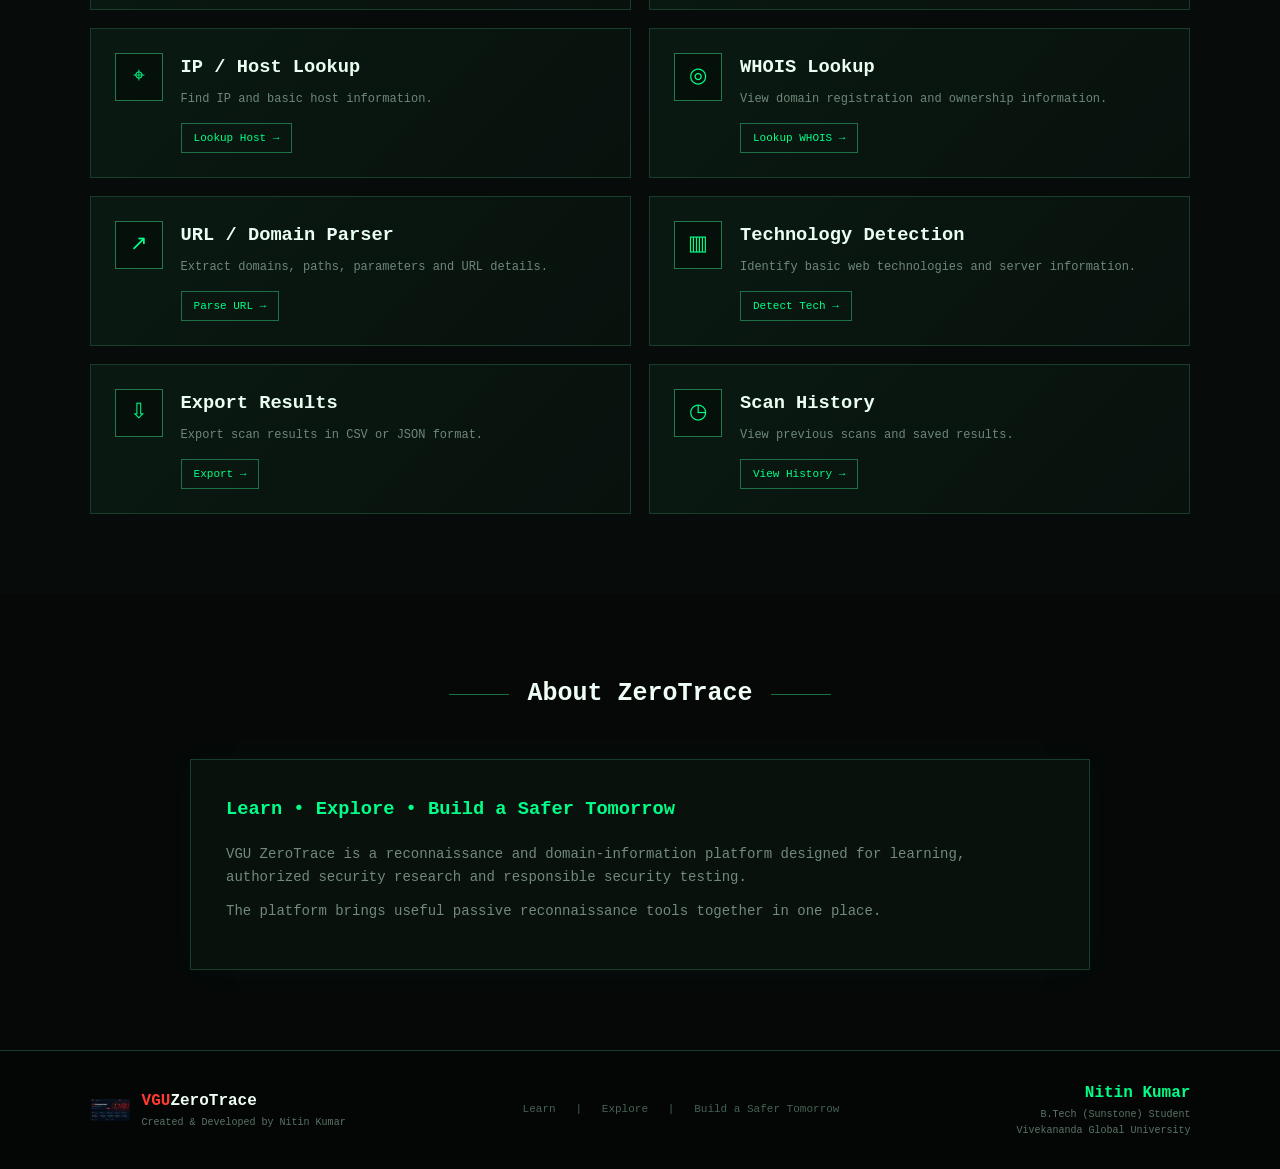
==== commit fdbc8e01: "Update index.html" ====
--- a/index.html
+++ b/index.html
@@ -18,7 +18,7 @@
     <header class="navbar">
 
         <div class="brand">
-            <img src="logo.png" alt="VGU Logo">
+            
             <div class="brand-text">
                 <span class="vgu-red">VGU</span><span>ZeroTrace</span>
             </div>
--- a/style.css
+++ b/style.css
@@ -1,7 +1,3 @@
-/* =========================
-   GLOBAL
-========================= */
-
 * {
     margin: 0;
     padding: 0;
@@ -13,28 +9,29 @@
 }
 
 body {
-    font-family: Arial, Helvetica, sans-serif;
-    background: #fffdf7;
-    color: #202020;
+    font-family: "Courier New", monospace;
+    background: #070b0a;
+    color: #d7ffe8;
     line-height: 1.6;
 }
 
-
 /* =========================
    NAVBAR
 ========================= */
 
 .navbar {
-    height: 76px;
-    display: flex;
-    align-items: center;
-    justify-content: space-between;
-    padding: 0 7%;
-    background: rgba(255, 255, 255, 0.96);
-    border-bottom: 1px solid #eeeeee;
     position: sticky;
     top: 0;
     z-index: 1000;
+
+    display: flex;
+    align-items: center;
+    justify-content: space-between;
+
+    padding: 14px 6%;
+    background: rgba(5, 9, 8, 0.96);
+    border-bottom: 1px solid #1b6b43;
+    box-shadow: 0 0 20px rgba(0, 255, 120, 0.08);
 }
 
 .brand {
@@ -44,334 +41,325 @@
 }
 
 .brand img {
-    width: 48px;
-    height: 48px;
+    width: 42px;
+    height: 42px;
     object-fit: contain;
 }
 
 .brand-text {
-    font-size: 22px;
-    font-weight: 800;
-    color: #202020;
+    font-size: 20px;
+    font-weight: bold;
+    letter-spacing: 1px;
 }
 
 .vgu-red {
-    color: #e52329;
+    color: #ff3b30;
 }
 
 .navbar nav {
     display: flex;
-    align-items: center;
-    gap: 12px;
+    gap: 25px;
 }
 
 .navbar nav a {
+    color: #a9c7b5;
     text-decoration: none;
-    color: #333333;
-    font-weight: 600;
-    padding: 11px 18px;
-    border-radius: 12px;
-    transition: 0.2s ease;
-}
-
-.navbar nav a:hover {
-    background: #f4f4f4;
-}
-
+    font-size: 14px;
+    transition: 0.25s;
+}
+
+.navbar nav a:hover,
 .navbar nav a.active {
-    background: #e52329;
-    color: white;
-}
-
+    color: #00ff88;
+    text-shadow: 0 0 8px rgba(0, 255, 136, 0.7);
+}
 
 /* =========================
    HERO
 ========================= */
 
 .hero {
-    min-height: 620px;
-    padding: 80px 7% 60px;
+    min-height: 650px;
+    padding: 80px 7%;
+
     display: flex;
     align-items: center;
     justify-content: space-between;
-    gap: 60px;
+
+    position: relative;
+    overflow: hidden;
 
     background:
-        radial-gradient(
-            circle at 90% 20%,
-            rgba(255, 220, 80, 0.22),
-            transparent 28%
-        ),
-        radial-gradient(
-            circle at 10% 80%,
-            rgba(255, 80, 80, 0.08),
-            transparent 30%
-        ),
-        #fffdf7;
+        linear-gradient(rgba(0, 255, 120, 0.025) 1px, transparent 1px),
+        linear-gradient(90deg, rgba(0, 255, 120, 0.025) 1px, transparent 1px),
+        #070b0a;
+
+    background-size: 35px 35px;
+}
+
+.hero::before {
+    content: "";
+    position: absolute;
+    inset: 0;
+
+    background:
+        radial-gradient(circle at 15% 30%, rgba(0, 255, 120, 0.10), transparent 30%),
+        radial-gradient(circle at 90% 70%, rgba(255, 40, 40, 0.08), transparent 30%);
+
+    pointer-events: none;
 }
 
 .hero-content {
-    max-width: 760px;
+    position: relative;
+    z-index: 2;
+    max-width: 720px;
 }
 
 .small-heading {
     display: inline-block;
-    color: #e52329;
-    font-size: 13px;
-    font-weight: 800;
-    letter-spacing: 2px;
     margin-bottom: 20px;
-}
-
-.small-heading::before {
-    content: "";
-    display: inline-block;
-    width: 34px;
-    height: 3px;
-    background: #e52329;
-    margin-right: 12px;
-    vertical-align: middle;
-    border-radius: 10px;
+
+    color: #00ff88;
+    font-size: 12px;
+    letter-spacing: 3px;
+
+    border-left: 3px solid #00ff88;
+    padding-left: 10px;
 }
 
 .hero h1 {
-    font-size: clamp(48px, 6vw, 82px);
-    line-height: 0.98;
-    letter-spacing: -3px;
-    margin-bottom: 28px;
-    color: #171717;
+    font-size: clamp(42px, 7vw, 76px);
+    line-height: 1;
+    margin-bottom: 22px;
+
+    color: #f1fff6;
+    letter-spacing: -2px;
+
+    text-shadow:
+        0 0 8px rgba(0, 255, 136, 0.25);
 }
 
 .hero h1 span {
-    color: #e52329;
+    color: #ff3b30;
 }
 
 .hero-subtitle {
+    max-width: 650px;
+    color: #8da99a;
+    font-size: 16px;
+    margin-bottom: 32px;
+}
+
+/* =========================
+   SEARCH / SCAN BOX
+========================= */
+
+.search-box {
+    display: flex;
+    align-items: center;
+
     max-width: 700px;
-    color: #666666;
-    font-size: 19px;
-    margin-bottom: 34px;
-}
-
-
-/* =========================
-   SEARCH BOX
-========================= */
-
-.search-box {
-    width: 100%;
-    max-width: 760px;
-    height: 70px;
-
-    display: flex;
-    align-items: center;
-
-    background: white;
-    border: 1px solid #e2e2e2;
-    border-radius: 18px;
-
-    padding: 8px 8px 8px 20px;
+
+    background: #050807;
+    border: 1px solid #1c7448;
 
     box-shadow:
-        0 8px 30px rgba(0, 0, 0, 0.07);
+        0 0 20px rgba(0, 255, 136, 0.08),
+        inset 0 0 15px rgba(0, 255, 136, 0.025);
+
+    padding: 7px;
 }
 
 .search-icon {
-    font-size: 22px;
-    margin-right: 14px;
+    padding: 0 12px;
+    font-size: 20px;
 }
 
 .search-box input {
     flex: 1;
-    height: 100%;
+
+    background: transparent;
     border: none;
     outline: none;
-    font-size: 17px;
-    color: #222222;
-    background: transparent;
+
+    color: #d7ffe8;
+    font-family: inherit;
+    font-size: 15px;
 }
 
 .search-box input::placeholder {
-    color: #999999;
+    color: #496657;
 }
 
 .search-box button {
-    height: 54px;
-    padding: 0 28px;
-
     border: none;
-    border-radius: 14px;
-
-    background: #e52329;
-    color: white;
-
-    font-size: 16px;
-    font-weight: 800;
-
+    background: #00c96b;
+    color: #03140b;
+
+    padding: 13px 22px;
+
+    font-family: inherit;
+    font-weight: bold;
     cursor: pointer;
 
-    transition: 0.2s ease;
+    transition: 0.25s;
 }
 
 .search-box button:hover {
-    background: #c91b21;
-    transform: translateY(-1px);
-}
-
-.search-box button:disabled {
-    opacity: 0.7;
-    cursor: wait;
+    background: #00ff88;
+    box-shadow: 0 0 18px rgba(0, 255, 136, 0.5);
 }
 
 .result-message {
-    margin-top: 12px;
-    color: #777777;
-    font-size: 14px;
-}
-
-
-/* =========================
-   HERO RIGHT TEXT
+    margin-top: 15px;
+    color: #668575;
+    font-size: 13px;
+}
+
+/* =========================
+   LOGO AREA
 ========================= */
 
 .hero-logo {
-    width: 430px;
-    min-width: 330px;
-    min-height: 300px;
+    position: relative;
+    z-index: 2;
+
+    width: 280px;
+    height: 280px;
 
     display: flex;
     align-items: center;
     justify-content: center;
 
-    position: relative;
+    border: 1px solid #1a6d44;
+    background: rgba(0, 20, 12, 0.55);
+
+    box-shadow:
+        0 0 35px rgba(0, 255, 136, 0.12),
+        inset 0 0 30px rgba(0, 255, 136, 0.05);
+}
+
+.hero-logo::before {
+    content: "SYSTEM ONLINE";
+    position: absolute;
+    top: 12px;
+    left: 15px;
+
+    color: #00ff88;
+    font-size: 10px;
+    letter-spacing: 2px;
 }
 
 .hero-logo img {
     width: 180px;
-    height: 180px;
+    max-height: 180px;
     object-fit: contain;
-
-    position: relative;
-    z-index: 2;
 }
 
 .logo-glow {
     position: absolute;
-    width: 300px;
-    height: 300px;
-
+    width: 170px;
+    height: 170px;
     border-radius: 50%;
 
-    background:
-        radial-gradient(
-            circle,
-            rgba(255, 210, 50, 0.24),
-            rgba(255, 255, 255, 0) 70%
-        );
-}
-
+    background: rgba(0, 255, 136, 0.07);
+    filter: blur(20px);
+}
 
 /* =========================
    RESULTS
 ========================= */
 
 .results-section {
-    padding: 50px 7% 80px;
-    background: #ffffff;
+    padding: 70px 7%;
+    background: #050807;
+    border-top: 1px solid #10271c;
 }
 
 .results-header {
     display: flex;
     justify-content: space-between;
-    align-items: flex-end;
-    gap: 30px;
+    align-items: center;
+    gap: 25px;
+
     margin-bottom: 25px;
 }
 
-.results-header h2 {
-    font-size: 34px;
-    color: #181818;
+.results-header h2,
+.tools-section h2,
+.about-section h2 {
+    color: #f0fff5;
+    font-size: 25px;
 }
 
 .results-header p {
-    color: #777777;
+    color: #627b6d;
+    font-size: 13px;
 }
 
 .stats {
     display: flex;
-    gap: 14px;
+    gap: 12px;
 }
 
 .stat-box {
-    min-width: 110px;
-    padding: 15px 22px;
+    min-width: 100px;
+    padding: 12px 18px;
+
     text-align: center;
 
-    background: #fffdf7;
-    border: 1px solid #eeeeee;
-    border-radius: 14px;
-
-    box-shadow: 0 5px 18px rgba(0, 0, 0, 0.05);
+    background: #09120e;
+    border: 1px solid #1b5f3d;
 }
 
 .stat-box strong {
     display: block;
-    font-size: 25px;
-    color: #e52329;
+    color: #00ff88;
+    font-size: 23px;
 }
 
 .stat-box span {
-    font-size: 13px;
-    color: #777777;
-}
-
-
-/* =========================
-   TABLE
-========================= */
+    color: #688374;
+    font-size: 11px;
+}
 
 .table-container {
     overflow-x: auto;
 
-    border: 1px solid #eeeeee;
-    border-radius: 16px;
-
-    box-shadow: 0 8px 30px rgba(0, 0, 0, 0.05);
+    border: 1px solid #153b29;
+    background: #07100c;
 }
 
 table {
     width: 100%;
     border-collapse: collapse;
-    background: white;
-}
-
-thead {
-    background: #fafafa;
+}
+
+th,
+td {
+    padding: 14px;
+    text-align: left;
+
+    border-bottom: 1px solid #10271c;
 }
 
 th {
-    padding: 18px;
-    text-align: left;
-
+    color: #00ff88;
+    background: #09150f;
+    font-size: 12px;
+    letter-spacing: 1px;
+}
+
+td {
+    color: #a5bdae;
     font-size: 13px;
-    letter-spacing: 0.5px;
-
-    color: #444444;
-    border-bottom: 1px solid #eeeeee;
-}
-
-td {
-    padding: 18px;
-    border-bottom: 1px solid #f1f1f1;
-    color: #555555;
 }
 
 .empty {
     text-align: center;
-    padding: 55px;
-    color: #999999;
-}
-
+    color: #526b5d;
+    padding: 35px;
+}
 
 /* =========================
    TOOLS
@@ -379,148 +367,99 @@
 
 .tools-section {
     padding: 80px 7%;
-    background: #fffdf7;
+    background: #070b0a;
 }
 
 .section-title {
     display: flex;
     align-items: center;
+    gap: 18px;
     justify-content: center;
-    gap: 18px;
     margin-bottom: 45px;
 }
 
 .section-title span {
-    width: 55px;
-    height: 3px;
-    background: #e52329;
-    border-radius: 10px;
-}
-
-.section-title h2 {
-    font-size: 34px;
-    color: #202020;
+    width: 60px;
+    height: 1px;
+    background: #1e7048;
 }
 
 .tools-grid {
     display: grid;
     grid-template-columns: repeat(2, 1fr);
-    gap: 20px;
+    gap: 18px;
 }
 
 .tool-card {
     display: flex;
-    align-items: flex-start;
-    gap: 20px;
-
-    padding: 25px;
-
-    background: white;
-    border: 1px solid #eeeeee;
-    border-radius: 18px;
-
-    box-shadow: 0 7px 25px rgba(0, 0, 0, 0.05);
-
-    transition: 0.25s ease;
+    gap: 18px;
+
+    padding: 24px;
+
+    background:
+        linear-gradient(135deg, rgba(0, 255, 136, 0.035), transparent),
+        #09110d;
+
+    border: 1px solid #163e2a;
+
+    transition: 0.25s;
 }
 
 .tool-card:hover {
-    transform: translateY(-4px);
-    box-shadow: 0 12px 30px rgba(0, 0, 0, 0.09);
+    transform: translateY(-3px);
+    border-color: #00b866;
+
+    box-shadow:
+        0 0 22px rgba(0, 255, 136, 0.08);
 }
 
 .tool-icon {
-    width: 52px;
-    height: 52px;
-
-    min-width: 52px;
+    width: 48px;
+    height: 48px;
+
+    flex-shrink: 0;
 
     display: flex;
     align-items: center;
     justify-content: center;
 
-    border-radius: 14px;
-
-    font-size: 23px;
-    font-weight: bold;
-}
-
-.tool-icon.red {
-    background: #ffe5e5;
-    color: #e52329;
-}
-
-.tool-icon.blue {
-    background: #e8f2ff;
-    color: #2477d4;
-}
-
-.tool-icon.green {
-    background: #e8f8ed;
-    color: #20a653;
-}
-
-.tool-icon.purple {
-    background: #f1eaff;
-    color: #8146d9;
-}
-
-.tool-icon.cyan {
-    background: #e4faff;
-    color: #119bb4;
-}
-
-.tool-icon.orange {
-    background: #fff0df;
-    color: #ed841c;
-}
-
-.tool-icon.pink {
-    background: #ffe8f3;
-    color: #d83e91;
-}
-
-.tool-icon.teal {
-    background: #e4f8f5;
-    color: #159c8b;
-}
-
-.tool-icon.yellow {
-    background: #fff7d9;
-    color: #d59b00;
-}
-
-.tool-icon.violet {
-    background: #eee8ff;
-    color: #7654d7;
+    border: 1px solid #23784c;
+    color: #00ff88;
+    background: #06100b;
+
+    font-size: 21px;
 }
 
 .tool-card h3 {
+    color: #eafff1;
     margin-bottom: 7px;
-    color: #222222;
-    font-size: 19px;
 }
 
 .tool-card p {
-    color: #777777;
-    font-size: 14px;
+    color: #6e8879;
+    font-size: 12px;
     margin-bottom: 14px;
 }
 
 .tool-card button {
-    border: none;
     background: transparent;
-    color: #e52329;
-    font-weight: 800;
+    color: #00ff88;
+
+    border: 1px solid #1d7047;
+
+    padding: 8px 12px;
+
+    font-family: inherit;
+    font-size: 11px;
     cursor: pointer;
-    padding: 0;
-    font-size: 14px;
+
+    transition: 0.2s;
 }
 
 .tool-card button:hover {
-    text-decoration: underline;
-}
-
+    background: #00ff88;
+    color: #04130b;
+}
 
 /* =========================
    ABOUT
@@ -528,51 +467,46 @@
 
 .about-section {
     padding: 80px 7%;
-    background: white;
+    background: #050807;
 }
 
 .about-card {
     max-width: 900px;
     margin: auto;
 
-    padding: 40px;
-
-    background: #fffdf7;
-    border: 1px solid #eeeeee;
-    border-radius: 20px;
-
-    text-align: center;
-
-    box-shadow: 0 8px 28px rgba(0, 0, 0, 0.05);
+    padding: 35px;
+
+    border: 1px solid #163e2a;
+    background: #09110d;
+
+    box-shadow: 0 0 30px rgba(0, 255, 136, 0.04);
 }
 
 .about-card h3 {
-    font-size: 25px;
+    color: #00ff88;
     margin-bottom: 18px;
-    color: #222222;
 }
 
 .about-card p {
-    color: #707070;
+    color: #718a7b;
+    font-size: 14px;
     margin-bottom: 12px;
 }
 
-
 /* =========================
    FOOTER
 ========================= */
 
 footer {
-    padding: 35px 7%;
-
-    display: flex;
+    display: flex;
+    align-items: center;
     justify-content: space-between;
-    align-items: center;
-    gap: 30px;
-
-    background: #ffffff;
-
-    border-top: 1px solid #eeeeee;
+    gap: 25px;
+
+    padding: 30px 7%;
+
+    background: #030605;
+    border-top: 1px solid #153b29;
 }
 
 .footer-brand {
@@ -582,86 +516,52 @@
 }
 
 .footer-brand img {
-    width: 48px;
-    height: 48px;
-    object-fit: contain;
+    width: 40px;
 }
 
 .footer-brand strong {
     display: block;
-    font-size: 18px;
+    color: #f0fff5;
 }
 
 .footer-brand strong span {
-    color: #e52329;
-}
-
-.footer-brand small {
+    color: #ff3b30;
+}
+
+.footer-brand small,
+.footer-student span {
     display: block;
-    color: #888888;
-    margin-top: 3px;
+    color: #5c7466;
+    font-size: 10px;
 }
 
 .footer-center {
-    color: #777777;
-    font-size: 13px;
+    color: #466153;
+    font-size: 11px;
 }
 
 .footer-student {
-    display: flex;
-    flex-direction: column;
     text-align: right;
 }
 
 .footer-student strong {
-    color: #222222;
-}
-
-.footer-student span {
-    color: #888888;
-    font-size: 13px;
-}
-
+    color: #00ff88;
+    display: block;
+}
 
 /* =========================
    RESPONSIVE
 ========================= */
 
 @media (max-width: 900px) {
-
-    .navbar {
-        padding: 0 4%;
-    }
-
     .hero {
-        padding: 60px 5%;
         flex-direction: column;
-        text-align: center;
-    }
-
-    .hero-content {
-        max-width: 100%;
-    }
-
-    .hero-subtitle {
-        margin-left: auto;
-        margin-right: auto;
-    }
-
-    .search-box {
-        margin-left: auto;
-        margin-right: auto;
+        align-items: flex-start;
+        gap: 50px;
     }
 
     .hero-logo {
-        min-height: 220px;
-    }
-
-    .tools-section,
-    .results-section,
-    .about-section {
-        padding-left: 5%;
-        padding-right: 5%;
+        align-self: center;
     }
 
     .tools-grid {
@@ -676,53 +576,43 @@
     .footer-student {
         text-align: center;
     }
-
-}
-
-
-@media (max-width: 600px) {
-
+}
+
+@media (max-width: 650px) {
     .navbar {
-        height: auto;
-        padding: 14px 5%;
         flex-direction: column;
         gap: 12px;
     }
 
     .navbar nav {
-        flex-wrap: wrap;
-        justify-content: center;
-    }
-
-    .brand-text {
-        font-size: 19px;
+        gap: 15px;
     }
 
     .hero {
-        padding-top: 45px;
+        padding: 60px 5%;
     }
 
     .hero h1 {
-        font-size: 48px;
-        letter-spacing: -2px;
-    }
-
-    .hero-subtitle {
-        font-size: 16px;
+        font-size: 45px;
     }
 
     .search-box {
-        height: auto;
-        padding: 8px;
+        flex-direction: column;
+        align-items: stretch;
+        padding: 10px;
+        gap: 8px;
+    }
+
+    .search-icon {
+        display: none;
     }
 
     .search-box input {
-        min-width: 0;
-        font-size: 14px;
+        padding: 12px;
     }
 
     .search-box button {
-        padding: 0 17px;
+        width: 100%;
     }
 
     .results-header {
@@ -739,7 +629,6 @@
     }
 
     .tool-card {
-        padding: 20px;
-    }
-
-}
+        flex-direction: column;
+    }
+}
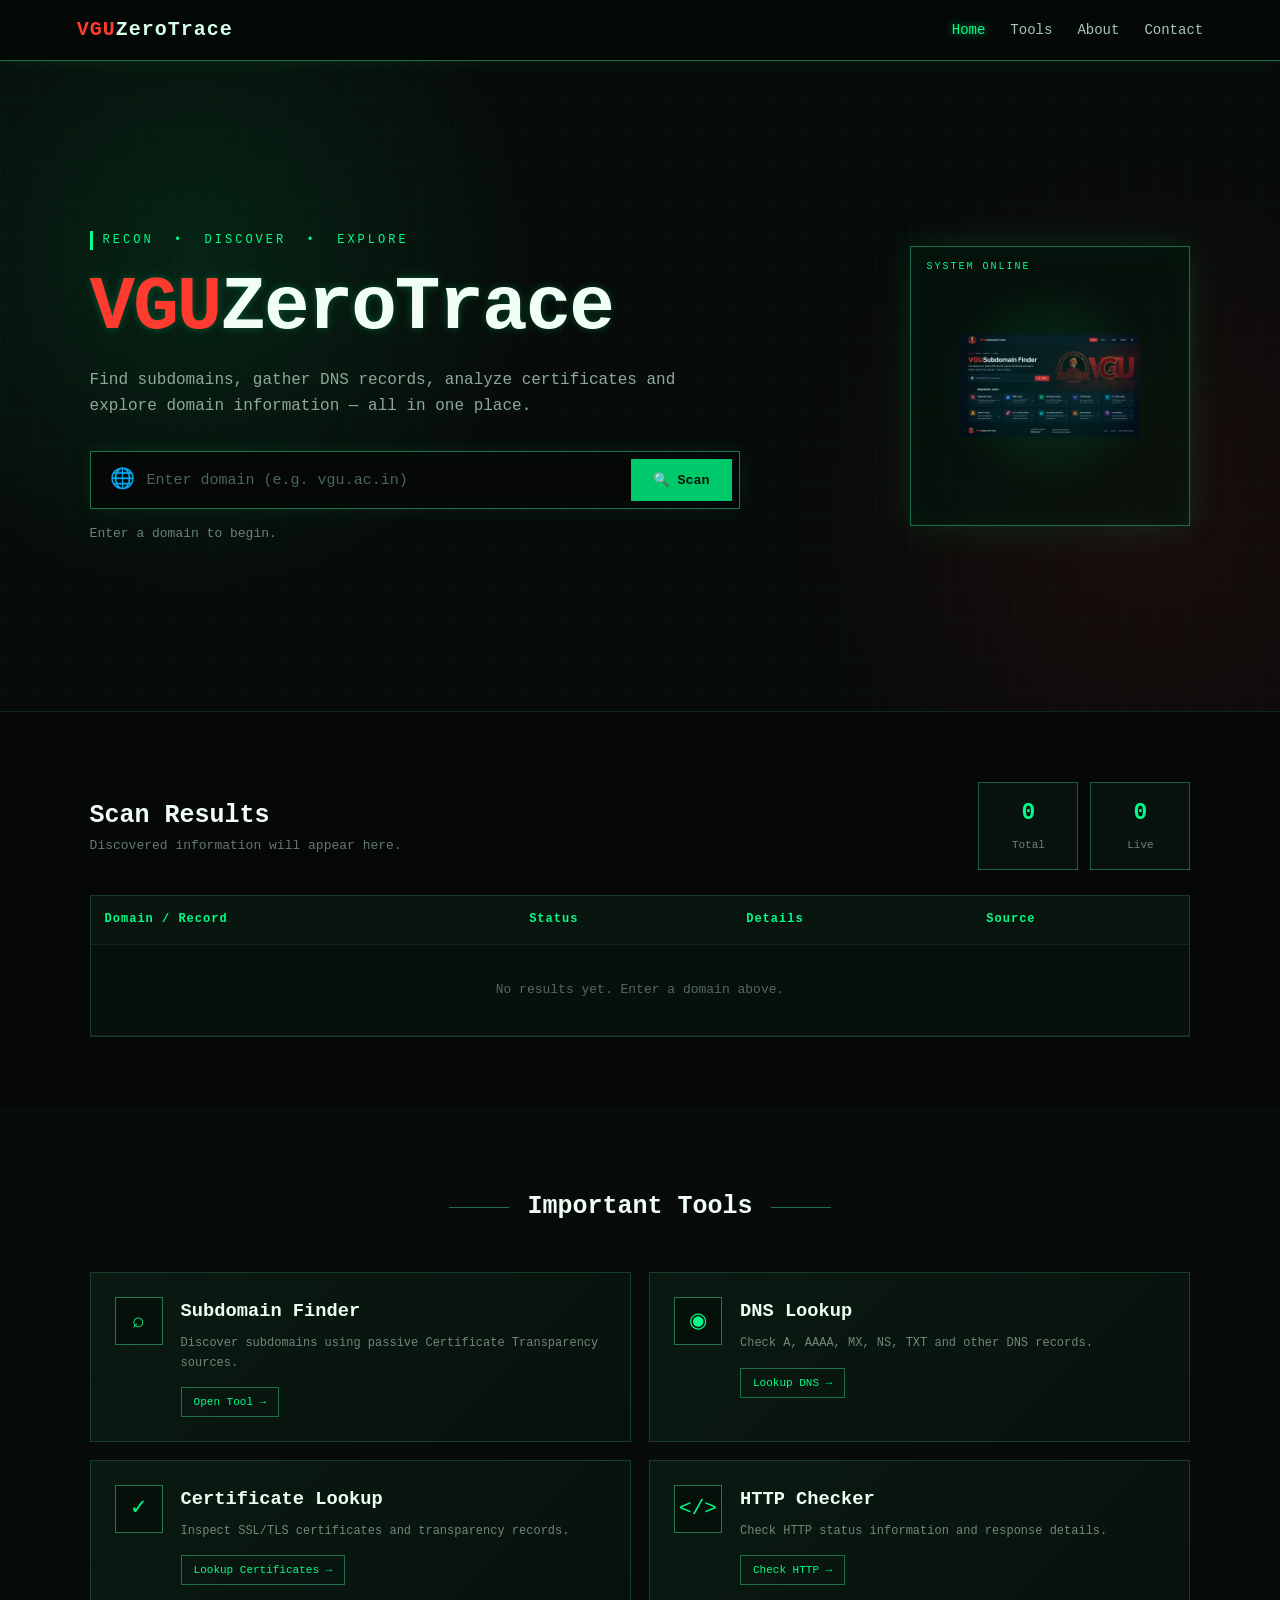
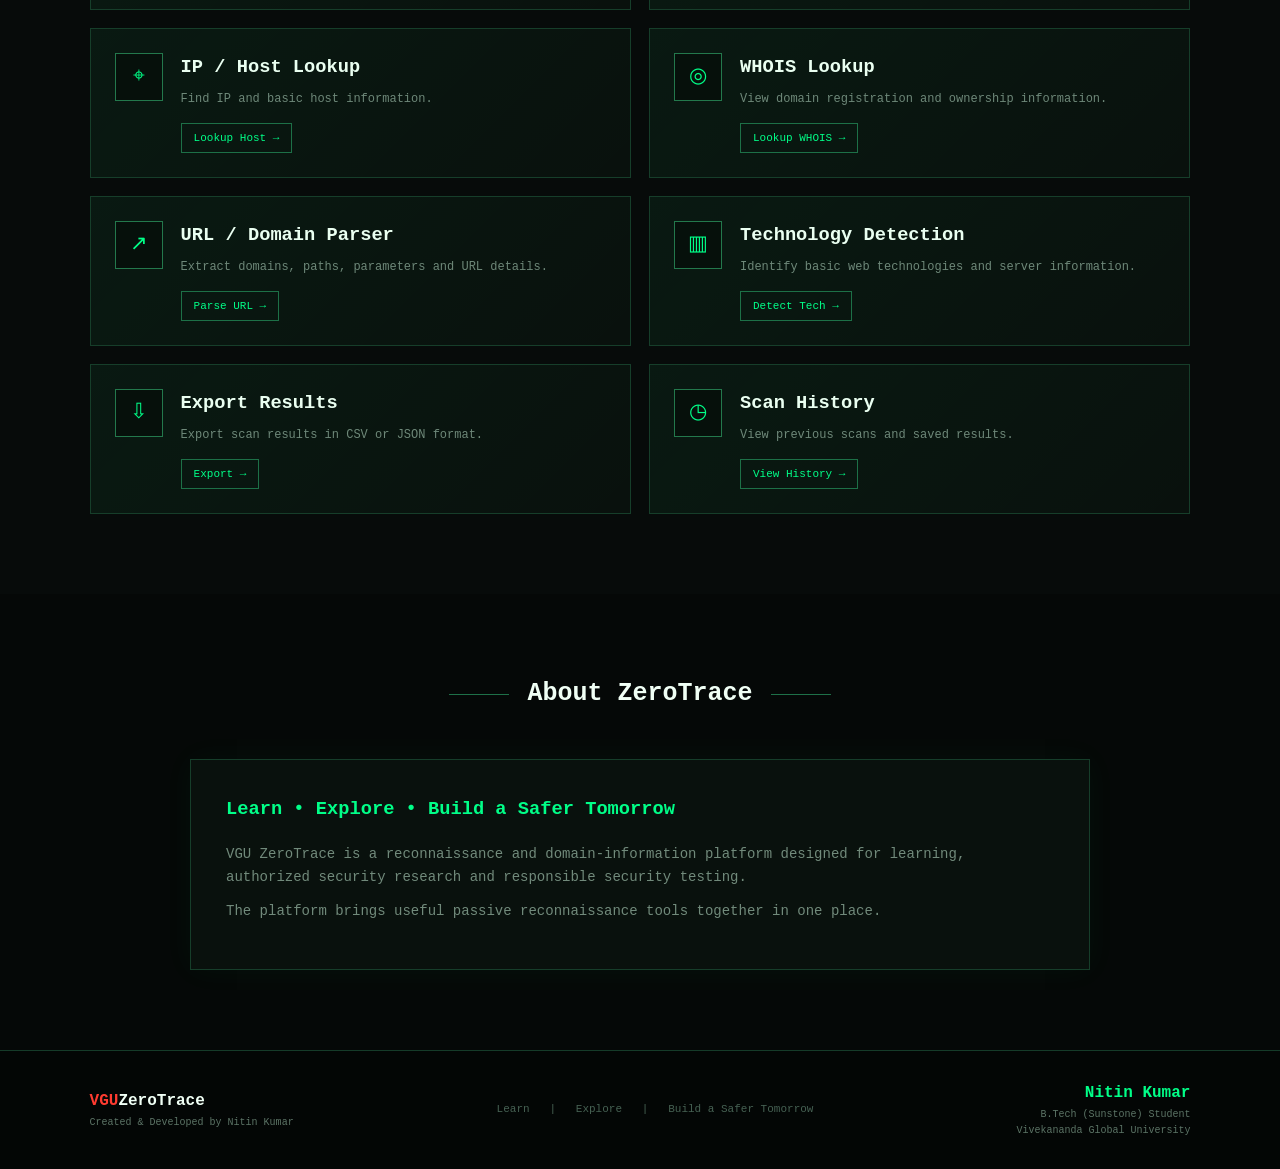
==== commit 5ad36f23: "Update index.html" ====
--- a/index.html
+++ b/index.html
@@ -420,8 +420,6 @@
 
         <div class="footer-brand">
 
-            <img src="logo.png" alt="VGU Logo">
-
             <div>
                 <strong>
                     <span>VGU</span>ZeroTrace
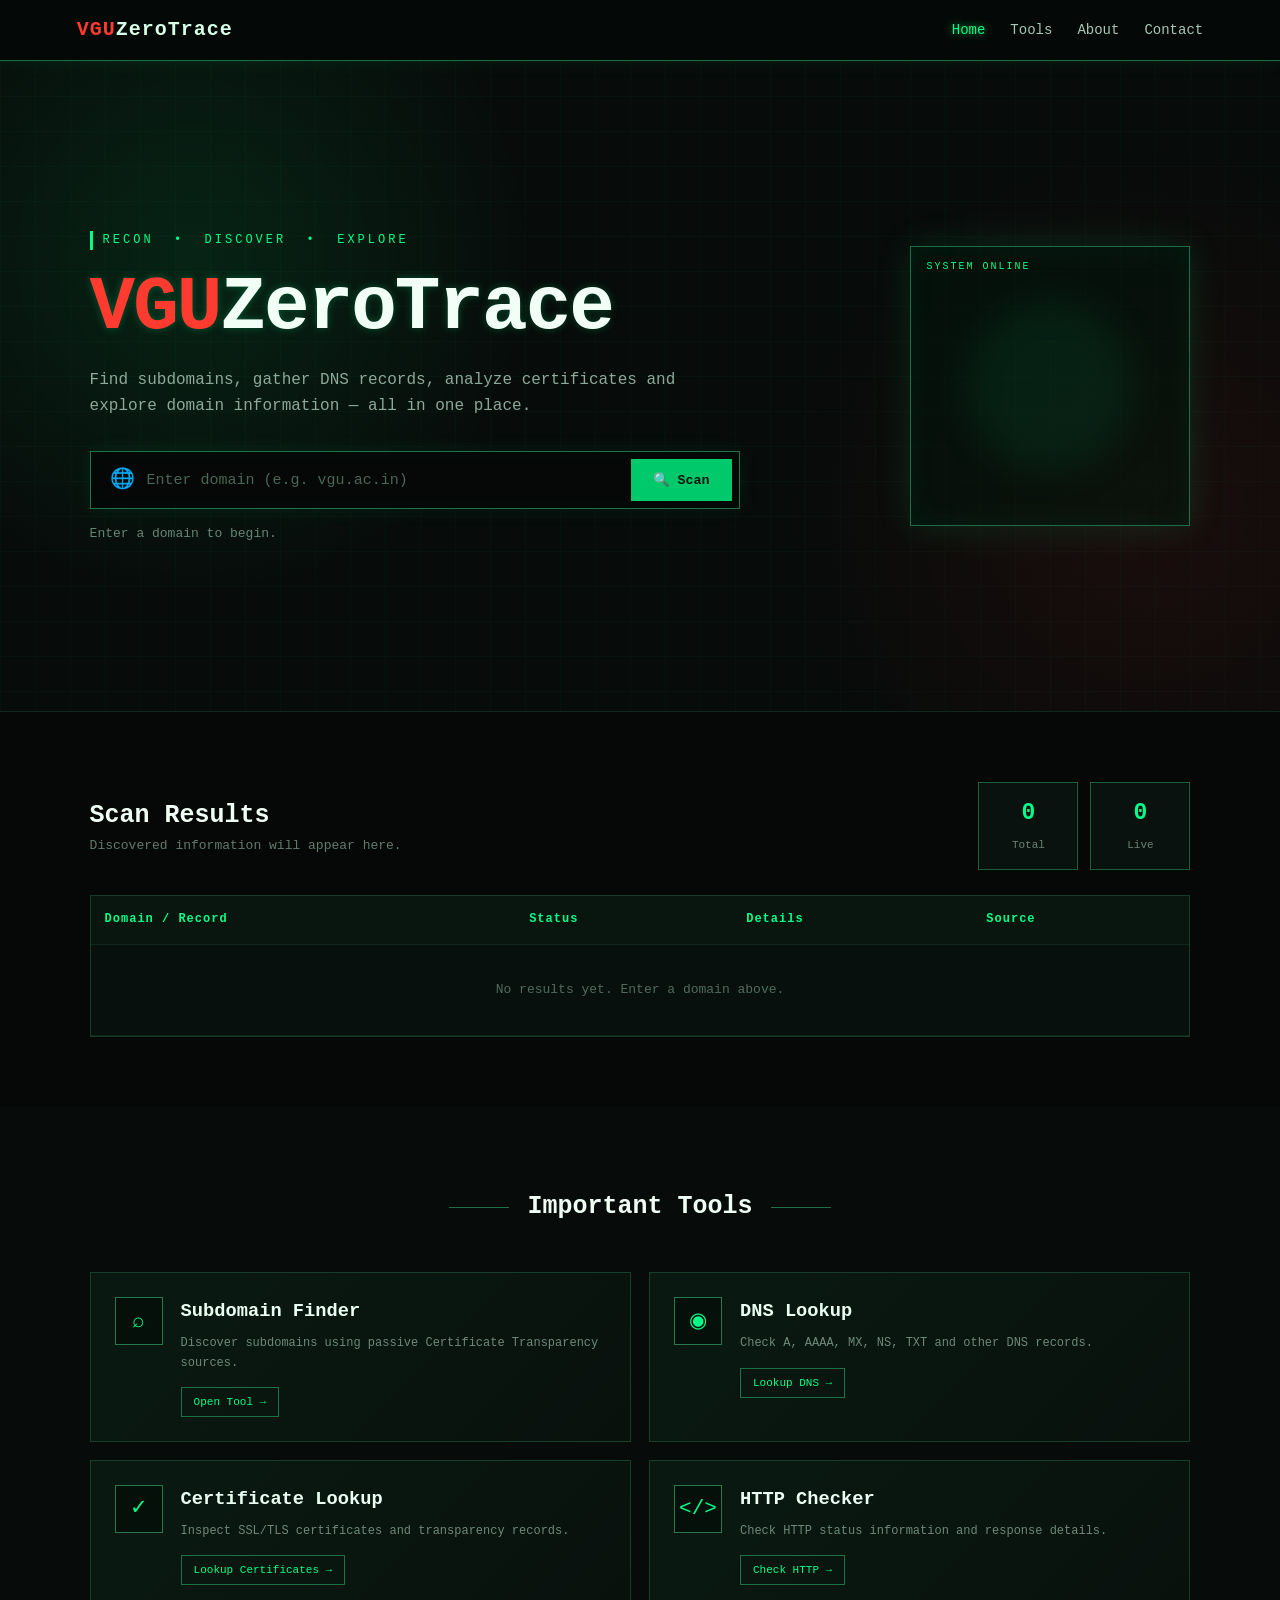
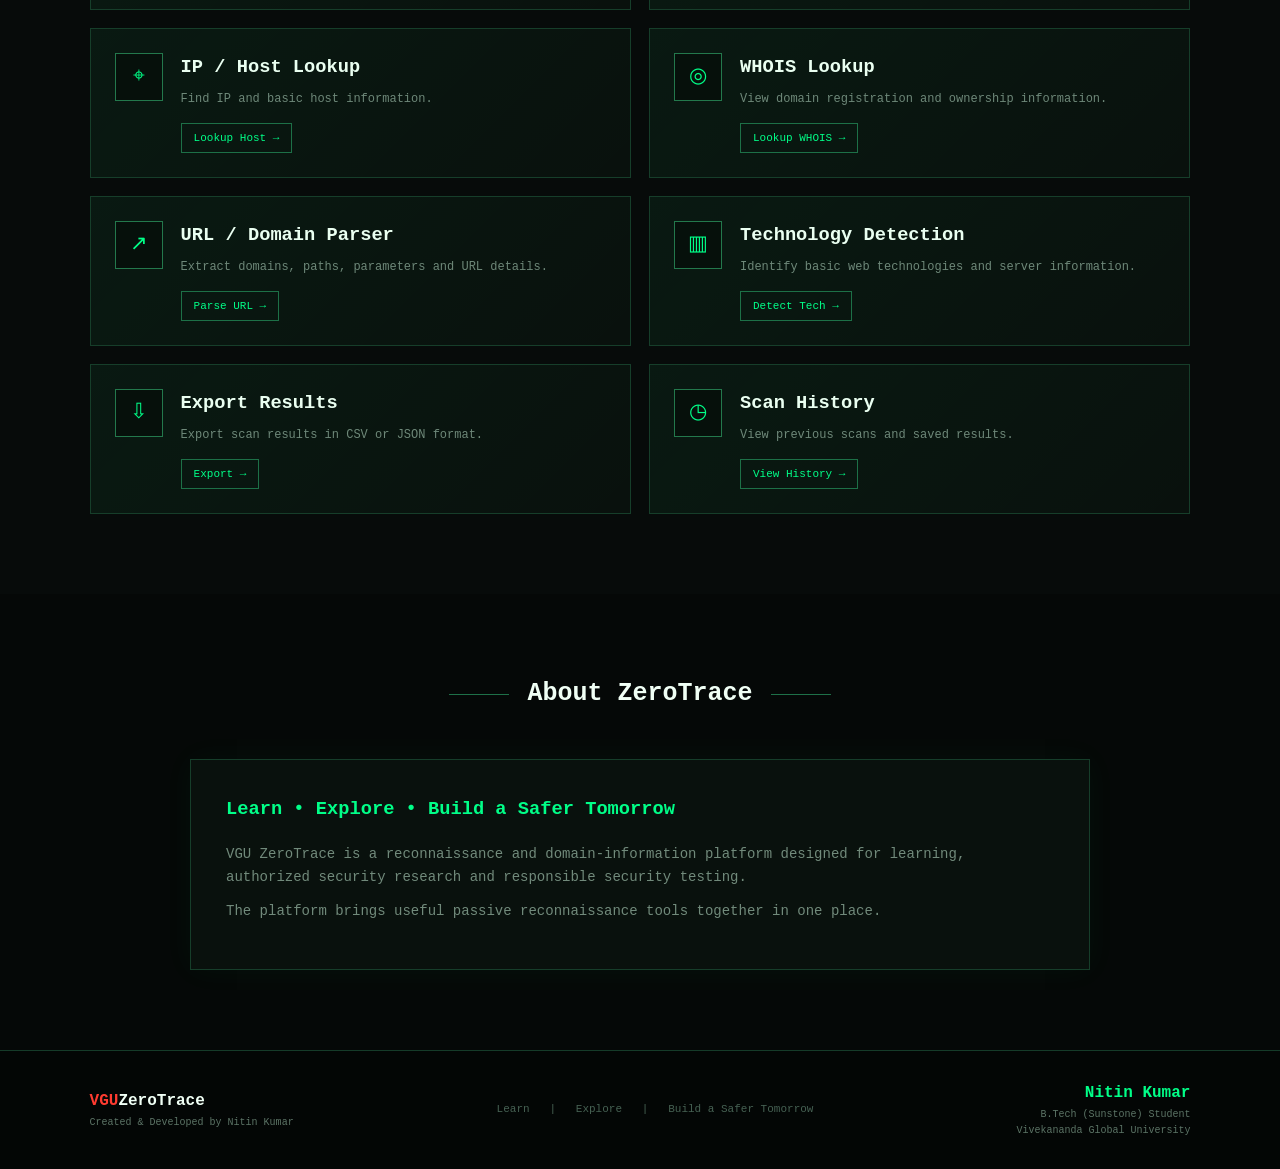
==== commit d4bdbd8c: "Remove logo image from index.html Removed logo image from the hero section." ====
--- a/index.html
+++ b/index.html
@@ -82,11 +82,6 @@
             <div class="hero-logo">
 
                 <div class="logo-glow"></div>
-
-                <img
-                    src="logo.png"
-                    alt="Vivekananda Global University"
-                >
 
             </div>
 
